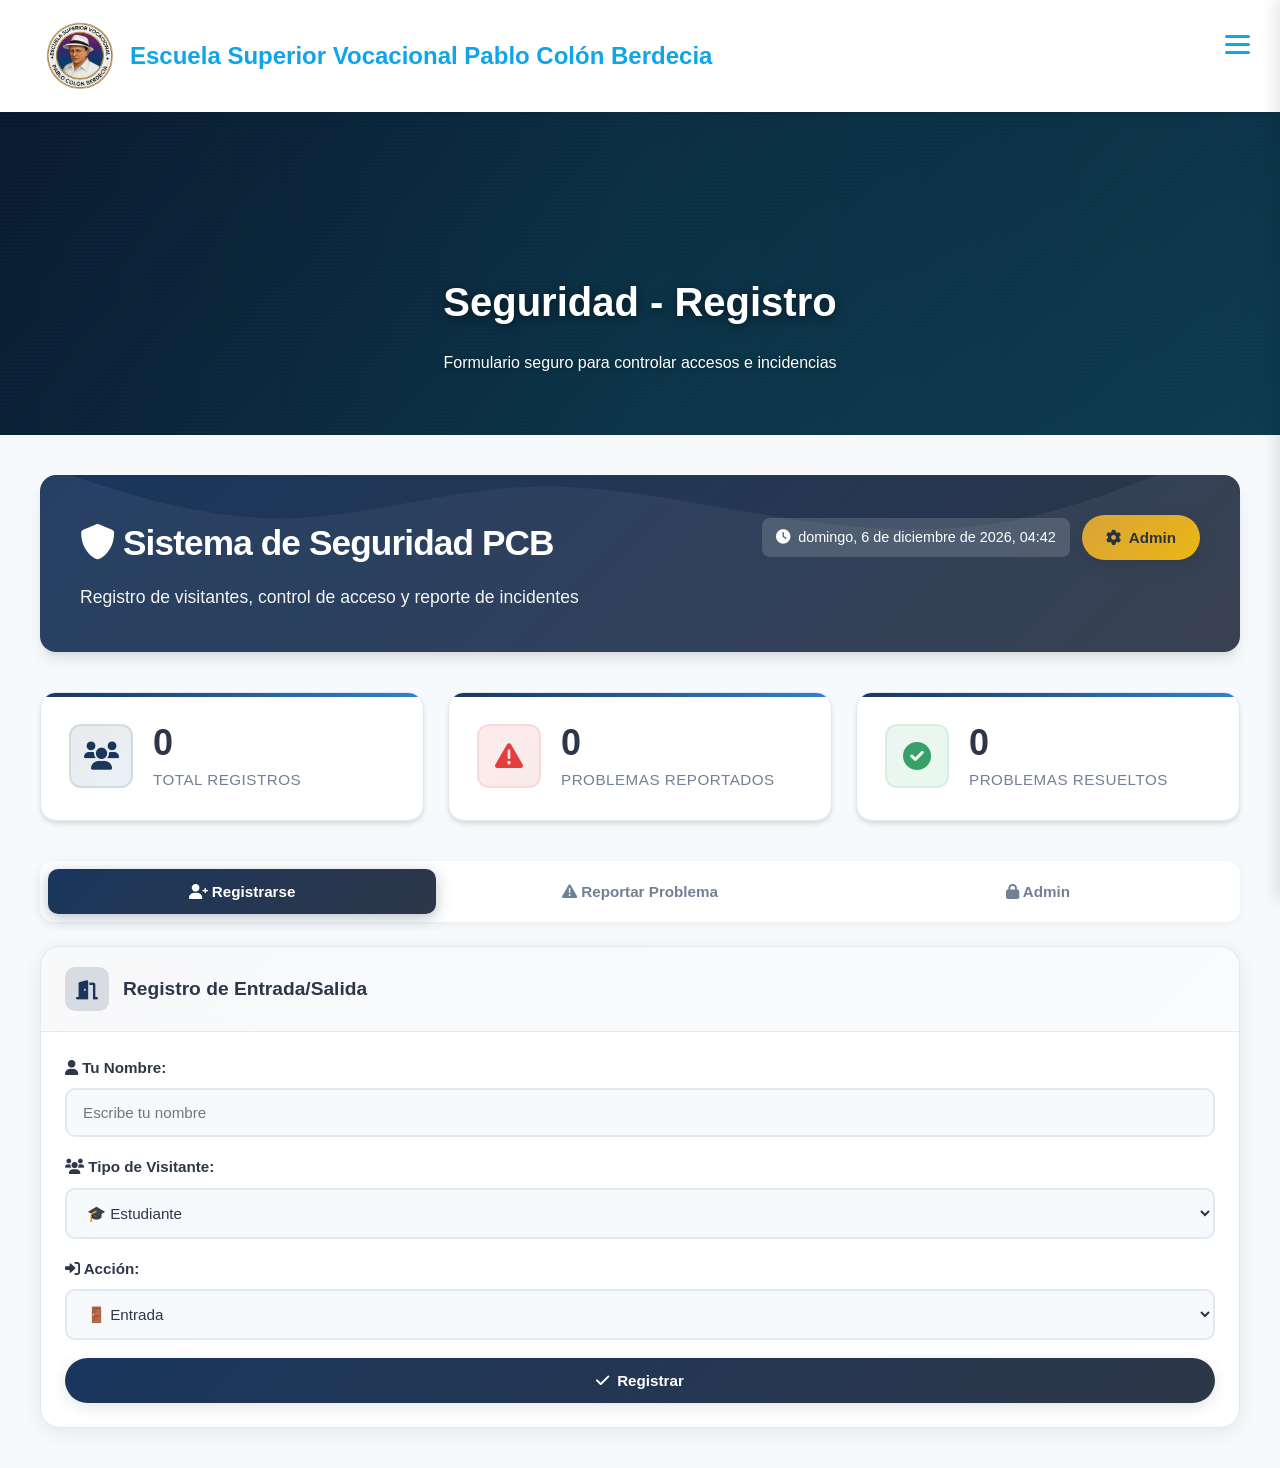
==== security/security.html @ 0a9b44b3 "Add files via upload" ====
<!DOCTYPE html>
<html lang="es">
<head>
  <meta charset="UTF-8">
  <meta name="viewport" content="width=device-width, initial-scale=1.0">
  <title>Seguridad - Registro | PCB</title>
  <link rel="stylesheet" href="jss/styles.css">
  <link rel="stylesheet" href="https://cdnjs.cloudflare.com/ajax/libs/font-awesome/6.0.0/css/all.min.css">
  <style>
    /* Professional Security Page Styles - Enhanced Professional Design */
    :root {
      --security-primary: #1a365d;
      --security-primary-light: #2d3748;
      --security-secondary: #4a5568;
      --security-accent: #3182ce;
      --security-success: #38a169;
      --security-warning: #d69e2e;
      --security-danger: #e53e3e;
      --security-bg: #f7fafc;
      --security-card: #ffffff;
      --security-text: #2d3748;
      --security-text-soft: #718096;
      --security-border: #e2e8f0;
      --security-shadow: 0 4px 6px -1px rgba(0, 0, 0, 0.1), 0 2px 4px -1px rgba(0, 0, 0, 0.06);
      --security-shadow-lg: 0 10px 15px -3px rgba(0, 0, 0, 0.1), 0 4px 6px -2px rgba(0, 0, 0, 0.05);
      --security-radius: 12px;
      --security-radius-lg: 16px;
    }

    body.dark-mode {
      --security-primary: #2d3748;
      --security-primary-light: #4a5568;
      --security-secondary: #718096;
      --security-accent: #63b3ed;
      --security-bg: #1a202c;
      --security-card: #2d3748;
      --security-text: #f7fafc;
      --security-text-soft: #a0aec0;
      --security-border: #4a5568;
      --security-shadow: 0 4px 6px -1px rgba(0, 0, 0, 0.3), 0 2px 4px -1px rgba(0, 0, 0, 0.2);
      --security-shadow-lg: 0 10px 15px -3px rgba(0, 0, 0, 0.3), 0 4px 6px -2px rgba(0, 0, 0, 0.2);
    }

    * {
      box-sizing: border-box;
    }

    body {
      font-family: 'Inter', -apple-system, BlinkMacSystemFont, 'Segoe UI', Roboto, sans-serif;
      line-height: 1.6;
      color: var(--security-text);
      background: var(--security-bg);
      margin: 0;
      padding: 0;
      -webkit-font-smoothing: antialiased;
      -moz-osx-font-smoothing: grayscale;
    }

    /* Page Header */
    .security-page-header {
      background: linear-gradient(135deg, var(--security-primary) 0%, var(--security-primary-light) 100%);
      padding: 40px;
      border-radius: var(--security-radius-lg);
      margin-bottom: 40px;
      color: white;
      box-shadow: var(--security-shadow-lg);
      position: relative;
      overflow: hidden;
    }

    .security-page-header::before {
      content: '';
      position: absolute;
      top: 0;
      left: 0;
      right: 0;
      bottom: 0;
      background: url('data:image/svg+xml,<svg xmlns="http://www.w3.org/2000/svg" viewBox="0 0 1440 320"><path fill="%23ffffff" fill-opacity="0.05" d="M0,96L48,112C96,128,192,160,288,160C384,160,480,128,576,122.7C672,117,768,139,864,154.7C960,171,1056,181,1152,165.3C1248,149,1344,107,1392,85.3L1440,64L1440,320L1392,320C1344,320,1248,320,1152,320C1056,320,960,320,864,320C768,320,672,320,576,320C480,320,384,320,288,320C192,320,96,320,48,320L0,320Z"></path></svg>') no-repeat bottom;
      background-size: cover;
      pointer-events: none;
    }

    .security-page-header h1 {
      margin: 0 0 12px 0;
      font-size: 2.2rem;
      font-weight: 800;
      position: relative;
      z-index: 1;
      letter-spacing: -0.025em;
    }

    .security-page-header p {
      margin: 0;
      opacity: 0.95;
      font-size: 1.1rem;
      position: relative;
      z-index: 1;
      font-weight: 400;
    }

    /* Dashboard Stats */
    .security-stats {
      display: grid;
      grid-template-columns: repeat(auto-fit, minmax(240px, 1fr));
      gap: 24px;
      margin-bottom: 40px;
    }

    .security-stat-card {
      background: var(--security-card);
      border-radius: var(--security-radius-lg);
      padding: 28px;
      display: flex;
      align-items: center;
      gap: 20px;
      box-shadow: var(--security-shadow);
      border: 1px solid var(--security-border);
      transition: all 0.3s cubic-bezier(0.4, 0, 0.2, 1);
      position: relative;
      overflow: hidden;
    }

    .security-stat-card::before {
      content: '';
      position: absolute;
      top: 0;
      left: 0;
      right: 0;
      height: 4px;
      background: linear-gradient(90deg, var(--security-primary), var(--security-accent));
    }

    .security-stat-card:hover {
      transform: translateY(-6px);
      box-shadow: var(--security-shadow-lg);
      border-color: var(--security-primary-light);
    }

    .security-stat-icon {
      width: 64px;
      height: 64px;
      border-radius: var(--security-radius);
      display: flex;
      align-items: center;
      justify-content: center;
      font-size: 1.75rem;
      flex-shrink: 0;
    }

    .security-stat-icon.entries {
      background: linear-gradient(135deg, rgba(26, 54, 93, 0.1), rgba(45, 116, 148, 0.1));
      color: var(--security-primary);
      border: 2px solid rgba(26, 54, 93, 0.1);
    }

    .security-stat-icon.problems {
      background: linear-gradient(135deg, rgba(229, 62, 62, 0.1), rgba(197, 48, 48, 0.1));
      color: var(--security-danger);
      border: 2px solid rgba(229, 62, 62, 0.1);
    }

    .security-stat-icon.solved {
      background: linear-gradient(135deg, rgba(56, 161, 105, 0.1), rgba(34, 197, 94, 0.1));
      color: var(--security-success);
      border: 2px solid rgba(56, 161, 105, 0.1);
    }

    .security-stat-info h4 {
      margin: 0 0 4px 0;
      font-size: 2.25rem;
      font-weight: 800;
      color: var(--security-text);
      line-height: 1.2;
    }

    .security-stat-info p {
      margin: 0;
      font-size: 0.95rem;
      color: var(--security-text-soft);
      font-weight: 500;
      text-transform: uppercase;
      letter-spacing: 0.5px;
    }

    /* Security Cards */
    .security-card {
      background: var(--security-card);
      border-radius: 20px;
      border: 1px solid var(--security-border);
      box-shadow: 0 4px 20px rgba(0, 0, 0, 0.08);
      overflow: hidden;
      transition: transform 0.3s ease, box-shadow 0.3s ease;
    }

    .security-card:hover {
      transform: translateY(-3px);
      box-shadow: 0 8px 30px rgba(0, 0, 0, 0.12);
    }

    .security-card-header {
      padding: 20px 24px;
      border-bottom: 1px solid var(--security-border);
      display: flex;
      align-items: center;
      gap: 14px;
      background: linear-gradient(135deg, rgba(29, 53, 87, 0.03) 0%, rgba(69, 123, 157, 0.03) 100%);
    }

    .security-card-header h3 {
      margin: 0;
      font-size: 1.2rem;
      font-weight: 700;
      color: var(--security-text);
    }

    .security-card-header .header-icon {
      width: 44px;
      height: 44px;
      border-radius: 10px;
      display: flex;
      align-items: center;
      justify-content: center;
      font-size: 1.2rem;
    }

    .security-card.visitor-card .header-icon {
      background: rgba(29, 53, 87, 0.15);
      color: var(--security-primary);
    }

    .security-card.problem-card .header-icon {
      background: rgba(239, 68, 68, 0.15);
      color: var(--security-danger);
    }

    .security-card.admin-card .header-icon {
      background: rgba(250, 204, 21, 0.15);
      color: var(--security-warning);
    }

    .security-card-body {
      padding: 24px;
    }

    /* Form Styles */
    .security-form .form-group {
      margin-bottom: 18px;
    }

    .security-form label {
      display: block;
      font-weight: 600;
      color: var(--security-text);
      margin-bottom: 8px;
      font-size: 0.95rem;
    }

    .security-form input,
    .security-form select,
    .security-form textarea {
      width: 100%;
      padding: 14px 16px;
      border: 2px solid var(--security-border);
      border-radius: 10px;
      font-size: 0.95rem;
      background: var(--security-bg);
      color: var(--security-text);
      transition: border-color 0.3s, box-shadow 0.3s;
    }

    .security-form input:focus,
    .security-form select:focus,
    .security-form textarea:focus {
      outline: none;
      border-color: var(--security-primary);
      box-shadow: 0 0 0 4px rgba(29, 53, 87, 0.1);
    }

    body.dark-mode .security-form input,
    body.dark-mode .security-form select,
    body.dark-mode .security-form textarea {
      background: rgba(0, 0, 0, 0.2);
    }

    .security-form textarea {
      min-height: 120px;
      resize: vertical;
    }

    /* Buttons */
    .security-btn {
      display: inline-flex;
      align-items: center;
      justify-content: center;
      gap: 8px;
      padding: 14px 24px;
      border: none;
      border-radius: 50px;
      font-size: 0.95rem;
      font-weight: 600;
      cursor: pointer;
      transition: all 0.3s ease;
      box-shadow: 0 4px 15px rgba(0, 0, 0, 0.1);
    }

    .security-btn-primary {
      background: linear-gradient(135deg, var(--security-primary) 0%, var(--security-primary-light) 100%);
      color: white;
    }

    .security-btn-primary:hover {
      transform: translateY(-2px);
      box-shadow: 0 6px 20px rgba(29, 53, 87, 0.3);
    }

    .security-btn-success {
      background: var(--security-success);
      color: white;
    }

    .security-btn-success:hover {
      background: #16a34a;
      transform: translateY(-2px);
    }

    .security-btn-danger {
      background: linear-gradient(135deg, var(--security-danger) 0%, #dc2626 100%);
      color: white;
    }

    .security-btn-danger:hover {
      transform: translateY(-2px);
      box-shadow: 0 6px 20px rgba(239, 68, 68, 0.3);
    }

    .security-btn-warning {
      background: linear-gradient(135deg, var(--security-warning) 0%, #eab308 100%);
      color: #1f2937;
    }

    .security-btn-warning:hover {
      transform: translateY(-2px);
      box-shadow: 0 6px 20px rgba(250, 204, 21, 0.3);
    }

    .security-btn-block {
      width: 100%;
    }

    /* Tables */
    .security-table {
      width: 100%;
      border-collapse: collapse;
      margin-top: 16px;
    }

    .security-table th {
      background: linear-gradient(135deg, var(--security-primary) 0%, var(--security-primary-light) 100%);
      color: white;
      padding: 14px 16px;
      text-align: left;
      font-weight: 600;
      font-size: 0.9rem;
    }

    .security-table th:first-child {
      border-radius: 10px 0 0 0;
    }

    .security-table th:last-child {
      border-radius: 0 10px 0 0;
    }

    .security-table td {
      padding: 14px 16px;
      border-bottom: 1px solid var(--security-border);
      color: var(--security-text);
      font-size: 0.9rem;
    }

    .security-table tr:hover {
      background: rgba(29, 53, 87, 0.03);
    }

    body.dark-mode .security-table tr:hover {
      background: rgba(255, 255, 255, 0.03);
    }

    /* Action Buttons in Table */
    .action-btn {
      padding: 8px 12px;
      border: none;
      border-radius: 8px;
      cursor: pointer;
      font-size: 0.85rem;
      transition: all 0.2s;
      display: inline-flex;
      align-items: center;
      gap: 4px;
    }

    .action-btn.delete {
      background: rgba(239, 68, 68, 0.15);
      color: var(--security-danger);
    }

    .action-btn.delete:hover {
      background: var(--security-danger);
      color: white;
    }

    .action-btn.solve {
      background: rgba(34, 197, 94, 0.15);
      color: var(--security-success);
    }

    .action-btn.solve:hover {
      background: var(--security-success);
      color: white;
    }

    .action-btn.view {
      background: rgba(69, 123, 157, 0.15);
      color: var(--security-primary-light);
    }

    .action-btn.view:hover {
      background: var(--security-primary-light);
      color: white;
    }

    /* Status Badges */
    .status-badge {
      display: inline-flex;
      align-items: center;
      gap: 6px;
      padding: 6px 12px;
      border-radius: 20px;
      font-size: 0.8rem;
      font-weight: 600;
    }

    .status-badge.pending {
      background: rgba(239, 68, 68, 0.15);
      color: var(--security-danger);
    }

    .status-badge.solved {
      background: rgba(34, 197, 94, 0.15);
      color: var(--security-success);
    }

    /* Tabs */
    .security-tabs {
      display: flex;
      gap: 10px;
      margin-bottom: 24px;
      background: var(--security-card);
      padding: 8px;
      border-radius: 14px;
      box-shadow: 0 2px 10px rgba(0, 0, 0, 0.05);
    }

    .security-tab {
      flex: 1;
      padding: 14px 20px;
      text-align: center;
      background: transparent;
      border: none;
      border-radius: 10px;
      color: var(--security-text-soft);
      font-size: 0.95rem;
      font-weight: 600;
      cursor: pointer;
      transition: all 0.3s ease;
    }

    .security-tab:hover {
      color: var(--security-text);
      background: rgba(29, 53, 87, 0.05);
    }

    .security-tab.active {
      background: linear-gradient(135deg, var(--security-primary) 0%, var(--security-primary-light) 100%);
      color: white;
      box-shadow: 0 4px 15px rgba(29, 53, 87, 0.3);
    }

    /* Admin Panel */
    .admin-panel {
      background: linear-gradient(135deg, #fffbeb 0%, #fef3c7 100%);
      border-radius: 16px;
      border: 2px solid var(--security-warning);
      padding: 24px;
      margin-bottom: 30px;
    }

    body.dark-mode .admin-panel {
      background: linear-gradient(135deg, #422006 0%, #713f12 100%);
    }

    .admin-panel-header {
      display: flex;
      justify-content: space-between;
      align-items: center;
      margin-bottom: 20px;
    }

    .admin-panel-header h3 {
      margin: 0;
      color: #92400e;
      display: flex;
      align-items: center;
      gap: 10px;
    }

    body.dark-mode .admin-panel-header h3 {
      color: #fbbf24;
    }

    /* Ensure admin panel elements are always visible and clickable */
    .admin-panel {
      position: relative;
      z-index: 50;
    }

    .admin-panel .security-btn-danger {
      position: relative !important;
      z-index: 100 !important;
      pointer-events: auto !important;
    }

    /* Success Message */
    .success-message {
      padding: 16px 20px;
      background: rgba(34, 197, 94, 0.15);
      border: 1px solid rgba(34, 197, 94, 0.3);
      border-radius: 10px;
      color: var(--security-success);
      font-weight: 600;
      text-align: center;
      margin-top: 16px;
      animation: fadeInUp 0.3s ease;
    }

    /* Empty State */
    .empty-state {
      text-align: center;
      padding: 40px 20px;
      color: var(--security-text-soft);
    }

    .empty-state i {
      font-size: 3rem;
      margin-bottom: 16px;
      opacity: 0.5;
    }

    /* Grid Layout */
    .security-dashboard {
      display: grid;
      grid-template-columns: repeat(auto-fit, minmax(350px, 1fr));
      gap: 24px;
    }

    /* Responsive */
    @media (max-width: 768px) {
      .security-dashboard {
        grid-template-columns: 1fr;
      }

      .security-tabs {
        flex-direction: column;
      }

      .security-stats {
        grid-template-columns: 1fr 1fr;
      }

      .security-page-header h1 {
        font-size: 1.4rem;
      }
    }

    /* Animations */
    @keyframes fadeInUp {
      from {
        opacity: 0;
        transform: translateY(10px);
      }
      to {
        opacity: 1;
        transform: translateY(0);
      }
    }

    .hidden {
      display: none !important;
    }

    /* Photo Preview */
    #photoPreview {
      margin-top: 12px;
    }

    #photoPreview img {
      max-width: 200px;
      max-height: 150px;
      border-radius: 10px;
      box-shadow: 0 4px 12px rgba(0, 0, 0, 0.1);
    }

    #photoPreview button {
      margin-left: 10px;
      padding: 8px 12px;
    }

    /* Thumbnail in admin problems table */
    .problem-thumb {
      width: 40px;
      height: 40px;
      object-fit: cover;
      border-radius: 4px;
      cursor: pointer;
    }

    /* Login Form */
    .login-container {
      max-width: 400px;
      margin: 0 auto;
      padding: 30px;
      background: var(--security-card);
      border-radius: 16px;
      box-shadow: 0 4px 20px rgba(0, 0, 0, 0.08);
    }

    /* Current Time */
    .current-time {
      display: inline-flex;
      align-items: center;
      gap: 8px;
      padding: 8px 14px;
      background: rgba(255, 255, 255, 0.15);
      border-radius: 8px;
      font-size: 0.9rem;
    }

    /* Filter Section */
    .filter-buttons {
      display: flex;
      gap: 10px;
      margin-bottom: 20px;
      flex-wrap: wrap;
    }

    /* Modal Styles */
    .modal {
      display: none;
      position: fixed;
      z-index: 1000;
      left: 0;
      top: 0;
      width: 100%;
      height: 100%;
      background-color: rgba(0, 0, 0, 0.8);
      cursor: pointer;
    }

    .modal-content {
      margin: 10% auto;
      padding: 20px;
      width: 80%;
      max-width: 600px;
      cursor: default;
    }

    .close {
      color: #aaa;
      float: right;
      font-size: 28px;
      font-weight: bold;
      cursor: pointer;
    }

    .close:hover {
      color: white;
    }

    /* Mostrar hamburger en todos los tamaños */
    .hamburger {
      display: flex !important;
      flex-direction: column;
      cursor: pointer;
      gap: 5px;
      padding: 10px;
      margin-left: auto;
    }

    .hamburger span {
      width: 25px;
      height: 3px;
      background: var(--primary-color);
      transition: 0.3s;
      border-radius: 2px;
    }

    .hamburger:hover span {
      background: var(--secondary-color);
    }
  </style>
</head>
<body>
  <!-- Popup de selección de tema -->
  <div id="themePopup" class="theme-popup">
    <div class="theme-popup-content">
      <h2 data-translate="🎨 Selecciona tu tema preferido">🎨 Selecciona tu tema preferido</h2>
      <p data-translate="Elige cómo quieres ver el sitio web">Elige cómo quieres ver el sitio web</p>
      <div class="theme-buttons">
        <button class="theme-btn theme-btn-light" id="btnLightMode" data-translate="☀️ Modo Claro">
          ☀️ Modo Claro
        </button>
        <button class="theme-btn theme-btn-dark" id="btnDarkMode" data-translate="🌙 Modo Oscuro">
          🌙 Modo Oscuro
        </button>
      </div>
    </div>
  </div>

  <script>
    // Script inline para modo claro/oscuro
    (function () {
      function hidePopup() {
        document.getElementById('themePopup').classList.add('hidden');
      }

      function setLightMode() {
        document.body.classList.remove('dark-mode');
        localStorage.setItem('theme', 'light');
        hidePopup();
      }

      function setDarkMode() {
        document.body.classList.add('dark-mode');
        localStorage.setItem('theme', 'dark');
        hidePopup();
      }

      function checkTheme() {
        const savedTheme = localStorage.getItem('theme');
        if (savedTheme === 'dark') {
          document.body.classList.add('dark-mode');
          hidePopup();
        } else if (savedTheme === 'light') {
          hidePopup();
        }
      }

      // Ejecutar inmediatamente
      checkTheme();

      document.addEventListener('DOMContentLoaded', function () {
        const btnLight = document.getElementById('btnLightMode');
        const btnDark = document.getElementById('btnDarkMode');

        if (btnLight) {
          btnLight.addEventListener('click', setLightMode);
        }
        if (btnDark) {
          btnDark.addEventListener('click', setDarkMode);
        }
      });
    })();
  </script>

<header>
    <div class="container navbar">
      <div class="logo">
        <img src="LOGO6.png" alt="Logo Escuela" class="logo-image">
        <div class="logo-text">
          <span class="logo-title" data-translate="Escuela Superior Vocacional">Escuela Superior Vocacional</span>
          <span class="logo-subtitle">Pablo Colón Berdecia</span>
        </div>
      </div>
      <!-- Hamburger Menu Button -->
      <div class="hamburger" id="hamburgerBtn" style="display: flex !important; flex-direction: column; cursor: pointer; gap: 5px; padding: 10px; position: absolute; right: 20px; top: 25px;">
        <span style="width: 25px; height: 3px; background: #0ea5e9; transition: 0.3s; border-radius: 2px;"></span>
        <span style="width: 25px; height: 3px; background: #0ea5e9; transition: 0.3s; border-radius: 2px;"></span>
        <span style="width: 25px; height: 3px; background: #0ea5e9; transition: 0.3s; border-radius: 2px;"></span>
      </div>
      <ul class="nav-menu"></ul>
    </div>
  </header>

  <section class="hero">
    <div class="hero-content">
      <h1>Seguridad - Registro</h1>
      <p data-translate="Formulario seguro para controlar accesos e incidencias">Formulario seguro para controlar accesos e incidencias</p>
    </div>
  </section>

  <!-- Sidebar Menu -->
  <div class="sidebar-overlay" id="sidebarOverlay"></div>
  <div class="sidebar-menu" id="sidebarMenu">
    <div class="sidebar-header">
      <h3 data-translate="⚙️ Configuración">⚙️ Configuración</h3>
    </div>
    <div class="sidebar-content">
      <!-- Theme Toggle -->
      <div class="sidebar-option" id="themeToggle">
        <span data-translate="🎨 Cambiar Tema">🎨 Cambiar Tema</span>
      </div>
      <div class="theme-options" id="themeOptions">
        <div class="theme-option" id="selectLightTheme">
          <span data-translate="☀️ Modo Claro">☀️ Modo Claro</span>
        </div>
        <div class="theme-option" id="selectDarkTheme">
          <span data-translate="🌙 Modo Oscuro">🌙 Modo Oscuro</span>
        </div>
      </div>

      <!-- Language Toggle -->
      <div class="sidebar-option" id="languageToggle">
        <span data-translate="🌐 Cambiar Idioma">🌐 Cambiar Idioma</span>
      </div>
      <div class="language-options" id="languageOptions">
        <div class="language-option" id="selectSpanish">
          <span>🇵🇷 Español</span>
        </div>
        <div class="language-option" id="selectEnglish">
          <span>🇺🇸 English</span>
        </div>
      </div>
    </div>
  </div>

  <script>
    // Hamburger menu functionality
    (function () {
      const hamburgerBtn = document.getElementById('hamburgerBtn');
      const sidebarMenu = document.getElementById('sidebarMenu');
      const sidebarOverlay = document.getElementById('sidebarOverlay');
      const themeToggle = document.getElementById('themeToggle');
      const themeOptions = document.getElementById('themeOptions');
      const languageToggle = document.getElementById('languageToggle');
      const languageOptions = document.getElementById('languageOptions');
      const selectLightTheme = document.getElementById('selectLightTheme');
      const selectDarkTheme = document.getElementById('selectDarkTheme');
      const selectSpanish = document.getElementById('selectSpanish');
      const selectEnglish = document.getElementById('selectEnglish');

      function openSidebarMenu() {
        sidebarMenu.classList.add('active');
        sidebarOverlay.classList.add('active');
      }

      function closeSidebarMenu() {
        sidebarMenu.classList.remove('active');
        sidebarOverlay.classList.remove('active');
        themeOptions.classList.remove('active');
        languageOptions.classList.remove('active');
      }

      if (hamburgerBtn) {
        hamburgerBtn.addEventListener('click', openSidebarMenu);
      }

      if (sidebarOverlay) {
        sidebarOverlay.addEventListener('click', closeSidebarMenu);
      }

      // Theme toggle
      if (themeToggle) {
        themeToggle.addEventListener('click', function () {
          themeOptions.classList.toggle('active');
          languageOptions.classList.remove('active');
        });
      }

      // Language toggle
      if (languageToggle) {
        languageToggle.addEventListener('click', function () {
          languageOptions.classList.toggle('active');
          themeOptions.classList.remove('active');
        });
      }

      // Select Light Theme
      if (selectLightTheme) {
        selectLightTheme.addEventListener('click', function () {
          document.body.classList.remove('dark-mode');
          localStorage.setItem('theme', 'light');
          closeSidebarMenu();
        });
      }

      // Select Dark Theme
      if (selectDarkTheme) {
        selectDarkTheme.addEventListener('click', function () {
          document.body.classList.add('dark-mode');
          localStorage.setItem('theme', 'dark');
          closeSidebarMenu();
        });
      }

      // Seleccionar idioma español - revert to original untranslated
      if (selectSpanish) {
        selectSpanish.addEventListener('click', function () {
          localStorage.setItem('language', 'original');
          revertToOriginal();
          closeSidebarMenu();
        });
      }

      // Seleccionar idioma inglés
      if (selectEnglish) {
        selectEnglish.addEventListener('click', function () {
          localStorage.setItem('language', 'en');
          translatePage('en');
          updateDateTime(); // Update date to English
          closeSidebarMenu();
        });
      }
    })();
    
    // Revert to original untranslated version
    function revertToOriginal() {
      localStorage.setItem('language', 'original');
      // Reload the page to restore original content
      window.location.reload();
    }
    
    // Translation system
    const translations = {
      es: {
        // Header
        'Seguridad - Registro': 'Seguridad - Registro',
        'Sistema de Seguridad PCB': 'Sistema de Seguridad PCB',
        'Registro de visitantes, control de acceso y reporte de incidentes': 'Registro de visitantes, control de acceso y reporte de incidentes',
        'Formulario seguro para controlar accesos e incidencias': 'Formulario seguro para controlar accesos e incidencias',
        
        // Stats
        'Total Registros': 'Total Registros',
        'Problemas Reportados': 'Problemas Reportados',
        'Problemas Resueltos': 'Problemas Resueltos',
        
        // Tabs
        'Registrarse': 'Registrarse',
        'Reportar Problema': 'Reportar Problema',
        'Admin': 'Admin',
        
        // Registration Form
        'Registro de Entrada/Salida': 'Registro de Entrada/Salida',
        'Tu Nombre:': 'Tu Nombre:',
        'Escribe tu nombre': 'Escribe tu nombre',
        'Tipo de Visitante:': 'Tipo de Visitante:',
        'Estudiante': 'Estudiante',
        'Padre/Madre': 'Padre/Madre',
        'Invitado': 'Invitado',
        'Proveedor': 'Proveedor',
        'Trabajador': 'Trabajador',
        'Acción:': 'Acción:',
        'Entrada': 'Entrada',
        'Salida': 'Salida',
        'Registrar': 'Registrar',
        
        // Problem Form
        'Reportar un Problema': 'Reportar un Problema',
        '¿Viste algo sospechoso o tienes una emergencia? Repórtalo aquí de manera confidencial.': '¿Viste algo sospechoso o tienes una emergencia? Repórtalo aquí de manera confidencial.',
        'Tipo de Problema:': 'Tipo de Problema:',
        'Problema de Seguridad': 'Problema de Seguridad',
        'Emergencia Médica': 'Emergencia Médica',
        'Problema de Instalaciones': 'Problema de Instalaciones',
        'Problema de Conducta': 'Problema de Conducta',
        'Otro': 'Otro',
        'Lugar (donde ocurrió):': 'Lugar (donde ocurrió):',
        'Ej: Entrada principal, Patio, etc.': 'Ej: Entrada principal, Patio, etc.',
        'Descripción del Problema:': 'Descripción del Problema:',
        'Describe lo que pasó...': 'Describe lo que pasó...',
        'Foto (opcional):': 'Foto (opcional):',
        'Tu Nombre:': 'Tu Nombre:',
        'Tu nombre': 'Tu nombre',
        'Enviar Reporte': 'Enviar Reporte',
        
        // Admin
        'Acceso de Administrador': 'Acceso de Administrador',
        'Contraseña:': 'Contraseña:',
        'Ingresa la contraseña': 'Ingresa la contraseña',
        'Iniciar Sesión': 'Iniciar Sesión',
        'Panel de Administración': 'Panel de Administración',
        'Cerrar': 'Cerrar',
        'Registros': 'Registros',
        'Problemas': 'Problemas',
        'Exportar CSV': 'Exportar CSV',
        'Borrar Todo': 'Borrar Todo',
        'Borrar Todos': 'Borrar Todos',
        'Eliminar': 'Eliminar',
        'Resolver': 'Resolver',
        'Ver': 'Ver',
        
        // Table headers
        'Nombre': 'Nombre',
        'Tipo': 'Tipo',
        'Acción': 'Acción',
        'Hora': 'Hora',
        'Acciones': 'Acciones',
        'Lugar': 'Lugar',
        'Descripción': 'Descripción',
        'Reportero': 'Reportero',
        'Fecha': 'Fecha',
        'Estado': 'Estado',
        'Foto': 'Foto',
        'Anónimo': 'Anónimo',
        'Pendiente': 'Pendiente',
        'Resuelto': 'Resuelto',
        
        // Sidebar
        '⚙️ Configuración': '⚙️ Configuración',
        '🎨 Cambiar Tema': '🎨 Cambiar Tema',
        '☀️ Modo Claro': '☀️ Modo Claro',
        '🌙 Modo Oscuro': '🌙 Modo Oscuro',
        '🌐 Cambiar Idioma': '🌐 Cambiar Idioma',
        '🇵🇷 Español': '🇵🇷 Español',
        '🇺🇸 English': '🇺🇸 English',
        
        // Admin panel header
        'Admin': 'Admin',
        
        // Empty states
        'No hay registros': 'No hay registros',
        'No hay problemas reportados': 'No hay problemas reportados',
        
        // Messages
        'Registro completado exitosamente': 'Registro completado exitosamente',
        'Reporte enviado exitosamente': 'Reporte enviado exitosamente',
        'Contraseña incorrecta': 'Contraseña incorrecta',
        'Sesión activa como administrador': 'Sesión activa como administrador',
        'Ir al Panel de Admin': 'Ir al Panel de Admin',
        
        // Confirmations
        '¿Estás seguro de eliminar este registro?': '¿Estás seguro de eliminar este registro?',
        '¿Estás seguro de eliminar este reporte?': '¿Estás seguro de eliminar este reporte?',
        '¿Estás seguro de eliminar TODOS los registros? Esta acción no se puede deshacer.': '¿Estás seguro de eliminar TODOS los registros? Esta acción no se puede deshacer.',
        '¿Estás seguro de eliminar TODOS los problemas reportados? Esta acción no se puede deshacer.': '¿Estás seguro de eliminar TODOS los problemas reportados? Esta acción no se puede deshacer.',
        
        // Export
        'No hay registros para exportar': 'No hay registros para exportar',
        'No hay problemas para exportar': 'No hay problemas para exportar',
        
        // Placeholders
        'Por favor ingresa tu nombre': 'Por favor ingresa tu nombre'
      },
      en: {
        // Header
        'Seguridad - Registro': 'Security - Registration',
        'Sistema de Seguridad PCB': 'PCB Security System',
        'Registro de visitantes, control de acceso y reporte de incidentes': 'Visitor registration, access control and incident reporting',
        'Formulario seguro para controlar accesos e incidencias': 'Safe form to control access and incidents',
        
        // Stats
        'Total Registros': 'Total Registrations',
        'Problemas Reportados': 'Problems Reported',
        'Problemas Resueltos': 'Problems Solved',
        
        // Tabs
        'Registrarse': 'Register',
        'Reportar Problema': 'Report Problem',
        'Admin': 'Admin',
        
        // Registration Form
        'Registro de Entrada/Salida': 'Entry/Exit Registration',
        'Tu Nombre:': 'Your Name:',
        'Escribe tu nombre': 'Write your name',
        'Tipo de Visitante:': 'Visitor Type:',
        'Estudiante': 'Student',
        'Padre/Madre': 'Parent',
        'Invitado': 'Guest',
        'Proveedor': 'Supplier',
        'Trabajador': 'Worker',
        'Acción:': 'Action:',
        'Entrada': 'Entry',
        'Salida': 'Exit',
        'Registrar': 'Register',
        
        // Problem Form
        'Reportar un Problema': 'Report a Problem',
        '¿Viste algo sospechoso o tienes una emergencia? Repórtalo aquí de manera confidencial.': 'Did you see something suspicious or have an emergency? Report it here confidentially.',
        'Tipo de Problema:': 'Problem Type:',
        'Problema de Seguridad': 'Security Problem',
        'Emergencia Médica': 'Medical Emergency',
        'Problema de Instalaciones': 'Facilities Problem',
        'Problema de Conducta': 'Conduct Problem',
        'Otro': 'Other',
        'Lugar (donde ocurrió):': 'Location (where it happened):',
        'Ej: Entrada principal, Patio, etc.': 'Ex: Main entrance, Playground, etc.',
        'Descripción del Problema:': 'Problem Description:',
        'Describe lo que pasó...': 'Describe what happened...',
        'Foto (opcional):': 'Photo (optional):',
        'Tu Nombre:': 'Your Name:',
        'Tu nombre': 'Your name',
        'Enviar Reporte': 'Send Report',
        
        // Admin
        'Acceso de Administrador': 'Administrator Access',
        'Contraseña:': 'Password:',
        'Ingresa la contraseña': 'Enter the password',
        'Iniciar Sesión': 'Log In',
        'Panel de Administración': 'Administration Panel',
        'Cerrar': 'Close',
        'Registros': 'Records',
        'Problemas': 'Problems',
        'Exportar CSV': 'Export CSV',
        'Borrar Todo': 'Delete All',
        'Borrar Todos': 'Delete All',
        'Eliminar': 'Delete',
        'Resolver': 'Solve',
        'Ver': 'View',
        
        // Table headers
        'Nombre': 'Name',
        'Tipo': 'Type',
        'Acción': 'Action',
        'Hora': 'Time',
        'Acciones': 'Actions',
        'Lugar': 'Location',
        'Descripción': 'Description',
        'Reportero': 'Reporter',
        'Fecha': 'Date',
        'Estado': 'Status',
        'Foto': 'Photo',
        'Anónimo': 'Anonymous',
        'Pendiente': 'Pending',
        'Resuelto': 'Solved',
        
        // Sidebar
        '⚙️ Configuración': '⚙️ Settings',
        '🎨 Cambiar Tema': '🎨 Change Theme',
        '☀️ Modo Claro': '☀️ Light Mode',
        '🌙 Modo Oscuro': '🌙 Dark Mode',
        '🌐 Cambiar Idioma': '🌐 Change Language',
        '🇵🇷 Español': '🇵🇷 Spanish',
        '🇺🇸 English': '🇺🇸 English',
        
        // Admin panel header
        'Admin': 'Admin',
        
        // Empty states
        'No hay registros': 'No records',
        'No hay problemas reportados': 'No problems reported',
        
        // Messages
        'Registro completado exitosamente': 'Registration completed successfully',
        'Reporte enviado exitosamente': 'Report sent successfully',
        'Contraseña incorrecta': 'Incorrect password',
        'Sesión activa como administrador': 'Active session as administrator',
        'Ir al Panel de Admin': 'Go to Admin Panel',
        
        // Confirmations
        '¿Estás seguro de eliminar este registro?': 'Are you sure you want to delete this record?',
        '¿Estás seguro de eliminar este reporte?': 'Are you sure you want to delete this report?',
        '¿Estás seguro de eliminar TODOS los registros? Esta acción no se puede deshacer.': 'Are you sure you want to delete ALL records? This action cannot be undone.',
        '¿Estás seguro de eliminar TODOS los problemas reportados? Esta acción no se puede deshacer.': 'Are you sure you want to delete ALL reported problems? This action cannot be undone.',
        
        // Export
        'No hay registros para exportar': 'No records to export',
        'No hay problemas para exportar': 'No problems to export',
        
        // Placeholders
        'Por favor ingresa tu nombre': 'Please enter your name'
      }
    };
    
    // Translation function - simplified and unified
    function translatePage(lang) {
      // Save language to localStorage
      localStorage.setItem('language', lang);
      
      // Get the translations for the current language
      const t = translations[lang];
      if (!t) return;
      
      // Update document lang attribute
      document.documentElement.lang = lang;
      
      // Translate elements with data-translate attribute
      document.querySelectorAll('[data-translate]').forEach(el => {
        const key = el.getAttribute('data-translate');
        if (t[key]) {
          el.textContent = t[key];
        }
      });
      
      // Translate input placeholders
      document.querySelectorAll('input[placeholder]').forEach(el => {
        const key = el.getAttribute('placeholder');
        if (t[key]) {
          el.setAttribute('placeholder', t[key]);
        }
      });
      
      // Translate select options
      document.querySelectorAll('select').forEach(select => {
        select.querySelectorAll('option').forEach(option => {
          const key = option.textContent.trim();
          if (t[key]) {
            option.textContent = t[key];
          }
        });
      });
      
      // Translate button text - preserve icons and other child elements
      document.querySelectorAll('button').forEach(btn => {
        // Skip buttons with data-translate attribute (handled above)
        if (btn.hasAttribute('data-translate')) return;
        
        // Get the text node content only (not icons)
        const textContent = btn.textContent.trim();
        if (t[textContent]) {
          // Preserve all child elements (icons) and replace only the text
          const iconElements = btn.querySelectorAll('i');
          btn.textContent = t[textContent];
          // Re-append icon elements at the beginning
          iconElements.forEach(icon => {
            btn.insertBefore(icon, btn.firstChild);
          });
        }
      });
      
      // Translate labels
      document.querySelectorAll('label').forEach(label => {
        const key = label.textContent.trim();
        if (t[key]) {
          label.textContent = t[key];
        }
      });
      
      // Translate table headers
      document.querySelectorAll('th').forEach(th => {
        const key = th.textContent.trim();
        if (t[key]) {
          th.textContent = t[key];
        }
      });
      
      // Translate h1, h2, h3 elements
      document.querySelectorAll('h1, h2, h3').forEach(heading => {
        const key = heading.textContent.trim();
        if (t[key]) {
          heading.textContent = t[key];
        }
      });
      
      // Translate paragraph and span elements
      document.querySelectorAll('p, span').forEach(el => {
        const key = el.textContent.trim();
        if (t[key] && !el.hasAttribute('data-translate')) {
          el.textContent = t[key];
        }
      });
    }
    
    // Check saved language on load
    (function() {
      const savedLang = localStorage.getItem('language');
      if (savedLang) {
        translatePage(savedLang);
      }
    })();
  </script>

  <div class="container" style="padding: 40px 0;">
    <!-- Professional Header -->
    <div class="security-page-header">
      <div style="display: flex; justify-content: space-between; align-items: flex-start; flex-wrap: wrap; gap: 16px;">
        <div>
          <h1><i class="fas fa-shield-alt"></i> Sistema de Seguridad PCB</h1>
          <p>Registro de visitantes, control de acceso y reporte de incidentes</p>
        </div>
        <div style="display: flex; gap: 12px; align-items: center;">
          <div class="current-time">
            <i class="fas fa-clock"></i>
            <span id="currentDateTime"></span>
          </div>
          <button id="adminToggleBtn" class="security-btn security-btn-warning" onclick="toggleAdminMode()">
            <i class="fas fa-cog"></i> Admin
          </button>
        </div>
      </div>
    </div>

    <!-- Statistics Dashboard -->
    <div class="security-stats">
      <div class="security-stat-card">
        <div class="security-stat-icon entries">
          <i class="fas fa-users"></i>
        </div>
        <div class="security-stat-info">
          <h4 id="statTotalEntries">0</h4>
          <p>Total Registros</p>
        </div>
      </div>
      <div class="security-stat-card">
        <div class="security-stat-icon problems">
          <i class="fas fa-exclamation-triangle"></i>
        </div>
        <div class="security-stat-info">
          <h4 id="statTotalProblems">0</h4>
          <p>Problemas Reportados</p>
        </div>
      </div>
      <div class="security-stat-card">
        <div class="security-stat-icon solved">
          <i class="fas fa-check-circle"></i>
        </div>
        <div class="security-stat-info">
          <h4 id="statSolvedProblems">0</h4>
          <p>Problemas Resueltos</p>
        </div>
      </div>
    </div>

    <!-- Admin Panel -->
    <div id="adminPanel" class="admin-panel hidden">
      <div class="admin-panel-header">
        <h3><i class="fas fa-user-shield"></i> Panel de Administración</h3>
        <button class="security-btn security-btn-danger" onclick="closeAdminPanel()" style="padding: 10px 16px;">
          <i class="fas fa-times"></i> Cerrar
        </button>
      </div>
      
      <div class="filter-buttons">
        <button onclick="showAdminSection('entries')" class="security-btn security-btn-primary" style="padding: 10px 16px;">
          <i class="fas fa-list"></i> Registros
        </button>
        <button onclick="showAdminSection('problems')" class="security-btn security-btn-primary" style="padding: 10px 16px;">
          <i class="fas fa-exclamation-triangle"></i> Problemas
        </button>
      </div>
      
      <!-- Entries Section -->
      <div id="entriesSection">
        <div style="display: flex; gap: 10px; margin-bottom: 16px;">
          <button onclick="exportEntries()" class="security-btn security-btn-primary" style="padding: 10px 16px;">
            <i class="fas fa-download"></i> Exportar CSV
          </button>
          <button onclick="clearEntries()" class="security-btn security-btn-danger" style="padding: 10px 16px;">
            <i class="fas fa-trash"></i> Borrar Todo
          </button>
        </div>
        <table class="security-table">
          <thead>
            <tr>
              <th>Nombre</th>
              <th>Tipo</th>
              <th>Acción</th>
              <th>Hora</th>
              <th>Acciones</th>
            </tr>
          </thead>
          <tbody id="entriesBody"></tbody>
        </table>
      </div>
      
      <!-- Problems Section -->
      <div id="problemsSection" class="hidden">
        <div style="display: flex; gap: 10px; margin-bottom: 16px;">
          <button onclick="exportProblems()" class="security-btn security-btn-primary" style="padding: 10px 16px;">
            <i class="fas fa-download"></i> Exportar CSV
          </button>
          <button onclick="clearAllProblems()" class="security-btn security-btn-danger" style="padding: 10px 16px;">
            <i class="fas fa-trash"></i> Borrar Todos
          </button>
        </div>
        <table class="security-table">
          <thead>
            <tr>
              <th>Tipo</th>
              <th>Lugar</th>
              <th>Descripción</th>
              <th>Reportero</th>
              <th>Fecha</th>
              <th>Estado</th>
              <th>Foto</th>
              <th>Acciones</th>
            </tr>
          </thead>
          <tbody id="problemsBody"></tbody>
        </table>
      </div>
    </div>

    <!-- Tabs -->
    <div class="security-tabs">
      <button class="security-tab active" data-tab="register" onclick="showTab('register')">
        <i class="fas fa-user-plus"></i> Registrarse
      </button>
      <button class="security-tab" data-tab="problem" onclick="showTab('problem')">
        <i class="fas fa-exclamation-triangle"></i> Reportar Problema
      </button>
      <button class="security-tab" data-tab="admin" onclick="showTab('admin')">
        <i class="fas fa-lock"></i> Admin
      </button>
    </div>

    <!-- Guest Registration -->
    <div id="register-tab" class="security-dashboard">
      <div class="security-card visitor-card">
        <div class="security-card-header">
          <div class="header-icon">
            <i class="fas fa-door-open"></i>
          </div>
          <h3>Registro de Entrada/Salida</h3>
        </div>
        <div class="security-card-body">
          <form id="guestForm" class="security-form" onsubmit="guestRegister(event)">
            <div class="form-group">
              <label><i class="fas fa-user"></i> Tu Nombre:</label>
              <input type="text" id="guestName" placeholder="Escribe tu nombre" required>
            </div>
            <div class="form-group">
              <label><i class="fas fa-users"></i> Tipo de Visitante:</label>
              <select id="guestType">
                <option value="Estudiante">🎓 Estudiante</option>
                <option value="Padre/Madre">👨‍👩‍👧 Padre/Madre</option>
                <option value="Invitado">👤 Invitado</option>
                <option value="Proveedor">📦 Proveedor</option>
                <option value="Trabajador">👔 Trabajador</option>
              </select>
            </div>
            <div class="form-group">
              <label><i class="fas fa-sign-in-alt"></i> Acción:</label>
              <select id="guestAction">
                <option value="Entrada">🚪 Entrada</option>
                <option value="Salida">🚶 Salida</option>
              </select>
            </div>
            <button type="submit" class="security-btn security-btn-primary security-btn-block">
              <i class="fas fa-check"></i> Registrar
            </button>
          </form>
          <div id="registerMessage"></div>
        </div>
      </div>
    </div>

    <!-- Problem Reporting -->
    <div id="problem-tab" class="hidden">
      <div class="security-card problem-card">
        <div class="security-card-header">
          <div class="header-icon">
            <i class="fas fa-exclamation-triangle"></i>
          </div>
          <h3>Reportar un Problema</h3>
        </div>
        <div class="security-card-body">
          <p style="color: var(--security-text-soft); margin-bottom: 20px;">
            ¿Viste algo sospechoso o tienes una emergencia? Repórtalo aquí de manera confidencial.
          </p>
          <form id="problemForm" class="security-form" onsubmit="reportProblem(event)">
            <div class="form-group">
              <label><i class="fas fa-tags"></i> Tipo de Problema:</label>
              <select id="problemType">
                <option value="Seguridad">🔒 Problema de Seguridad</option>
                <option value="Emergencia">🚨 Emergencia Médica</option>
                <option value="Instalaciones">🏠 Problema de Instalaciones</option>
                <option value="Conducta">👥 Problema de Conducta</option>
                <option value="Otro">❓ Otro</option>
              </select>
            </div>
            <div class="form-group">
              <label><i class="fas fa-map-marker-alt"></i> Lugar (donde ocurrió):</label>
              <input type="text" id="problemLocation" placeholder="Ej: Entrada principal, Patio, etc." required>
            </div>
            <div class="form-group">
              <label><i class="fas fa-align-left"></i> Descripción del Problema:</label>
              <textarea id="problemDesc" rows="4" placeholder="Describe lo que pasó..." required></textarea>
            </div>
            <div class="form-group">
              <label><i class="fas fa-camera"></i> Foto (opcional):</label>
              <input type="file" id="problemPhoto" accept="image/*" onchange="previewPhoto()">
              <div id="photoPreview"></div>
            </div>
            <div class="form-group">
              <label><i class="fas fa-user"></i> Tu Nombre:</label>
              <input type="text" id="problemReporter" placeholder="Tu nombre" required>
            </div>
            <button type="submit" class="security-btn security-btn-danger security-btn-block">
              <i class="fas fa-paper-plane"></i> Enviar Reporte
            </button>
          </form>
          <div id="problemMessage"></div>
        </div>
      </div>
    </div>

    <!-- Admin Login -->
    <div id="admin-tab" class="hidden">
      <div class="login-container">
        <div class="security-card admin-card">
          <div class="security-card-header">
            <div class="header-icon">
              <i class="fas fa-lock"></i>
            </div>
            <h3>Acceso de Administrador</h3>
          </div>
          <div class="security-card-body">
<div id="loginForm">
              <form class="security-form" onsubmit="adminLogin(); return false;">
                <div class="form-group">
                  <label><i class="fas fa-key"></i> Contraseña:</label>
                  <input type="password" id="adminPassword" placeholder="Ingresa la contraseña" required>
                </div>
                <button type="submit" class="security-btn security-btn-warning security-btn-block">
                  <i class="fas fa-sign-in-alt"></i> Iniciar Sesión
                </button>
              </form>
            </div>
            <div id="adminWelcome" class="hidden">
              <div class="success-message" style="margin-bottom: 20px;">
                <i class="fas fa-check-circle"></i> <span data-translate="Sesión activa como administrador">Sesión activa como administrador</span>
              </div>
              <button onclick="showAdminPanel()" class="security-btn security-btn-primary security-btn-block">
                <i class="fas fa-cog"></i> Ir al Panel de Admin
              </button>
            </div>
          </div>
        </div>
      </div>
    </div>

  </div>

  <script>
// Security System - PCB School (inlined from jss/security.js)

let isAdmin = false;
const ADMIN_PASSWORD = 'admin123';

// Restore admin state if page was reloaded while admin was active
(function() {
  if (sessionStorage.getItem('adminActive') === '1') {
    isAdmin = true;
  }
})();

const TRANSLATIONS = {
  es: {
    'Contraseña incorrecta': 'Contraseña incorrecta',
    'No hay registros': 'No hay registros',
    'No hay problemas reportados': 'No hay problemas reportados',
    'Eliminar': 'Eliminar',
    'Resolver': 'Resolver',
    '¿Estás seguro de eliminar este registro?': '¿Estás seguro de eliminar este registro?',
    '¿Estás seguro de eliminar este reporte?': '¿Estás seguro de eliminar este reporte?',
    '¿Estás seguro de eliminar TODOS los registros? Esta acción no se puede deshacer.': '¿Estás seguro de eliminar TODOS los registros? Esta acción no se puede deshacer.',
    '¿Estás seguro de eliminar TODOS los problemas reportados? Esta acción no se puede deshacer.': '¿Estás seguro de eliminar TODOS los problemas reportados? Esta acción no se puede deshacer.',
    'No hay registros para exportar': 'No hay registros para exportar',
    'No hay problemas para exportar': 'No hay problemas para exportar',
    'Registro completado exitosamente': 'Registro completado exitosamente',
    'Reporte enviado exitosamente': 'Reporte enviado exitosamente',
    'Por favor ingresa tu nombre': 'Por favor ingresa tu nombre',
    'Pendiente': 'Pendiente',
    'Resuelto': 'Resuelto',
    'Anónimo': 'Anónimo',
    'Foto': 'Foto',
    'Formulario seguro para controlar accesos e incidencias': 'Formulario seguro para controlar accesos e incidencias',
    'Sesión activa como administrador': 'Sesión activa como administrador'
  },
  en: {
    'Contraseña incorrecta': 'Incorrect password',
    'No hay registros': 'No records',
    'No hay problemas reportados': 'No problems reported',
    'Eliminar': 'Delete',
    'Resolver': 'Solve',
    '¿Estás seguro de eliminar este registro?': 'Are you sure you want to delete this record?',
    '¿Estás seguro de eliminar este reporte?': 'Are you sure you want to delete this report?',
    '¿Estás seguro de eliminar TODOS los registros? Esta acción no se puede deshacer.': 'Are you sure you want to delete ALL records? This action cannot be undone.',
    '¿Estás seguro de eliminar TODOS los problemas reportados? Esta acción no se puede deshacer.': 'Are you sure you want to delete ALL reported problems? This action cannot be undone.',
    'No hay registros para exportar': 'No records to export',
    'No hay problemas para exportar': 'No problems to export',
    'Registro completado exitosamente': 'Registration completed successfully',
    'Reporte enviado exitosamente': 'Report sent successfully',
    'Por favor ingresa tu nombre': 'Please enter your name',
    'Pendiente': 'Pending',
    'Resuelto': 'Solved',
    'Anónimo': 'Anonymous',
    'Foto': 'Photo',
    'Formulario seguro para controlar accesos e incidencias': 'Safe form to control access and incidents',
    'Sesión activa como administrador': 'Active session as administrator'
  }
};

function getCurrentLang() {
  return localStorage.getItem('language') || 'es';
}

function t(key) {
  const lang = getCurrentLang();
  return (TRANSLATIONS[lang] && TRANSLATIONS[lang][key]) ? TRANSLATIONS[lang][key] : key;
}

let currentPhoto = null;
const ENTRIES_KEY = 'security_entries';
const PROBLEMS_KEY = 'security_problems';

function loadEntries() {
  try { return JSON.parse(localStorage.getItem(ENTRIES_KEY)) || []; } catch(e) { return []; }
}
function saveEntries(entries) {
  try { localStorage.setItem(ENTRIES_KEY, JSON.stringify(entries)); } catch(e) { alert('Error al guardar: almacenamiento lleno.'); }
}
function loadProblems() {
  try { return JSON.parse(localStorage.getItem(PROBLEMS_KEY)) || []; } catch(e) { return []; }
}
function saveProblems(problems) {
  try { localStorage.setItem(PROBLEMS_KEY, JSON.stringify(problems)); } catch(e) { alert('Error al guardar: almacenamiento lleno.'); }
}

function escapeHtml(str) {
  return String(str == null ? '' : str)
    .replace(/&/g,'&amp;').replace(/</g,'&lt;').replace(/>/g,'&gt;')
    .replace(/"/g,'&quot;').replace(/'/g,'&#39;');
}

function showAdminPanel() {
  const adminPanel = document.getElementById('adminPanel');
  const securityTabs = document.querySelector('.security-tabs');
  if (adminPanel) adminPanel.classList.remove('hidden');
  if (securityTabs) securityTabs.classList.add('hidden');
  showAdminSection('entries');
  updateStats();
}

function closeAdminPanel() {
  var adminPanel = document.getElementById('adminPanel');
  var securityTabs = document.querySelector('.security-tabs');
  if (adminPanel) adminPanel.classList.add('hidden');
  isAdmin = false;
  sessionStorage.removeItem('adminActive');
  if (securityTabs) securityTabs.classList.remove('hidden');
  // Reset login form so it shows next time
  var loginForm = document.getElementById('loginForm');
  var adminWelcome = document.getElementById('adminWelcome');
  if (loginForm) loginForm.classList.remove('hidden');
  if (adminWelcome) adminWelcome.classList.add('hidden');
  showTab('register');
}

function toggleAdminMode() {
  var adminPanel = document.getElementById('adminPanel');
  var securityTabs = document.querySelector('.security-tabs');
  if (isAdmin) {
    closeAdminPanel();
  } else {
    if (securityTabs) securityTabs.classList.add('hidden');
    showTab('admin');
  }
}

function adminLogin() {
  const passwordInput = document.getElementById('adminPassword');
  const password = passwordInput ? passwordInput.value : '';
  if (password === ADMIN_PASSWORD) {
    isAdmin = true;
    sessionStorage.setItem('adminActive', '1');
    const loginForm = document.getElementById('loginForm');
    const adminWelcome = document.getElementById('adminWelcome');
    if (loginForm) loginForm.classList.add('hidden');
    if (adminWelcome) adminWelcome.classList.remove('hidden');
    setTimeout(function() {
      const adminPanel = document.getElementById('adminPanel');
      if (adminPanel) adminPanel.classList.remove('hidden');
      showAdminSection('entries');
      updateStats();
    }, 500);
  } else {
    alert(t('Contraseña incorrecta'));
    if (passwordInput) passwordInput.value = '';
  }
}

function showAdminSection(section) {
  const entriesSection = document.getElementById('entriesSection');
  const problemsSection = document.getElementById('problemsSection');
  if (section === 'entries') {
    if (entriesSection) entriesSection.classList.remove('hidden');
    if (problemsSection) problemsSection.classList.add('hidden');
    renderEntries();
  } else if (section === 'problems') {
    if (entriesSection) entriesSection.classList.add('hidden');
    if (problemsSection) problemsSection.classList.remove('hidden');
    renderProblems();
  }
}

function renderEntries() {
  const tbody = document.getElementById('entriesBody');
  if (!tbody) return;
  const entries = loadEntries();
  if (entries.length === 0) {
    tbody.innerHTML = '<tr><td colspan="5" style="text-align:center;padding:40px;color:var(--security-text-soft);">' + t('No hay registros') + '</td></tr>';
    return;
  }
  tbody.innerHTML = entries.map(function(entry, index) {
    return '<tr><td>' + escapeHtml(entry.name) + '</td><td>' + escapeHtml(entry.type) + '</td><td>' + escapeHtml(entry.action) + '</td><td>' + escapeHtml(entry.time) + '</td><td><button class="action-btn delete" onclick="deleteEntry(' + index + ')"><i class="fas fa-trash"></i> ' + t('Eliminar') + '</button></td></tr>';
  }).join('');
}

function renderProblems() {
  const tbody = document.getElementById('problemsBody');
  if (!tbody) return;
  const problems = loadProblems();
  if (problems.length === 0) {
    tbody.innerHTML = '<tr><td colspan="8" style="text-align:center;padding:40px;color:var(--security-text-soft);">' + t('No hay problemas reportados') + '</td></tr>';
    return;
  }
  tbody.innerHTML = problems.map(function(problem, index) {
    var photoCell = problem.photo ? '<img src="' + escapeHtml(problem.photo) + '" class="problem-thumb" onclick="openPhoto(' + index + ')" alt="' + t('Foto') + '">' : '-';
    var resolveBtn = !problem.resolved ? '<button class="action-btn solve" onclick="resolveProblem(' + index + ')"><i class="fas fa-check"></i> ' + t('Resolver') + '</button> ' : '';
    var statusBadge = problem.resolved
      ? '<span class="status-badge solved"><i class="fas fa-check"></i> ' + t('Resuelto') + '</span>'
      : '<span class="status-badge pending"><i class="fas fa-clock"></i> ' + t('Pendiente') + '</span>';
    return '<tr><td>' + escapeHtml(problem.type) + '</td><td>' + escapeHtml(problem.location) + '</td><td>' + escapeHtml(problem.description) + '</td><td>' + escapeHtml(problem.reporter || t('Anónimo')) + '</td><td>' + escapeHtml(problem.date) + '</td><td>' + statusBadge + '</td><td>' + photoCell + '</td><td>' + resolveBtn + '<button class="action-btn delete" onclick="deleteProblem(' + index + ')"><i class="fas fa-trash"></i> ' + t('Eliminar') + '</button></td></tr>';
  }).join('');
}

function deleteEntry(index) {
  if (!confirm(t('¿Estás seguro de eliminar este registro?'))) return;
  var entries = loadEntries(); entries.splice(index, 1); saveEntries(entries); renderEntries(); updateStats();
}
function deleteProblem(index) {
  if (!confirm(t('¿Estás seguro de eliminar este reporte?'))) return;
  var problems = loadProblems(); problems.splice(index, 1); saveProblems(problems); renderProblems(); updateStats();
}
function resolveProblem(index) {
  var problems = loadProblems(); problems[index].resolved = true; saveProblems(problems); renderProblems(); updateStats();
}
function clearEntries() {
  if (!confirm(t('¿Estás seguro de eliminar TODOS los registros? Esta acción no se puede deshacer.'))) return;
  localStorage.removeItem(ENTRIES_KEY); renderEntries(); updateStats();
}
function clearAllProblems() {
  if (!confirm(t('¿Estás seguro de eliminar TODOS los problemas reportados? Esta acción no se puede deshacer.'))) return;
  localStorage.removeItem(PROBLEMS_KEY); renderProblems(); updateStats();
}

function csvEscape(val) {
  var s = String(val == null ? '' : val).replace(/"/g, '""');
  return /^[=+\-@]/.test(s) ? '"\''+s+'"' : '"'+s+'"';
}
function exportEntries() {
  var entries = loadEntries();
  if (!entries.length) { alert(t('No hay registros para exportar')); return; }
  var csv = 'Nombre,Tipo,Acción,Hora\n';
  entries.forEach(function(e) { csv += csvEscape(e.name)+','+csvEscape(e.type)+','+csvEscape(e.action)+','+csvEscape(e.time)+'\n'; });
  downloadCSV(csv, 'registros_seguridad.csv');
}
function exportProblems() {
  var problems = loadProblems();
  if (!problems.length) { alert(t('No hay problemas para exportar')); return; }
  var csv = 'Tipo,Lugar,Descripción,Reportero,Fecha,Estado\n';
  problems.forEach(function(p) { csv += csvEscape(p.type)+','+csvEscape(p.location)+','+csvEscape(p.description)+','+csvEscape(p.reporter||t('Anónimo'))+','+csvEscape(p.date)+','+csvEscape(p.resolved?t('Resuelto'):t('Pendiente'))+'\n'; });
  downloadCSV(csv, 'problemas_seguridad.csv');
}
function downloadCSV(csv, filename) {
  var blob = new Blob([csv], {type:'text/csv;charset=utf-8;'});
  var link = document.createElement('a');
  link.href = URL.createObjectURL(blob);
  link.download = filename;
  link.click();
}

function guestRegister(event) {
  event.preventDefault();
  var name = document.getElementById('guestName').value.trim();
  var type = document.getElementById('guestType').value;
  var action = document.getElementById('guestAction').value;
  var entry = { name: name, type: type, action: action, time: new Date().toLocaleString('es-ES') };
  var entries = loadEntries(); entries.push(entry); saveEntries(entries);
  var messageDiv = document.getElementById('registerMessage');
  if (messageDiv) {
    messageDiv.innerHTML = '<div class="success-message"><i class="fas fa-check-circle"></i> ' + t('Registro completado exitosamente') + '</div>';
    setTimeout(function(){ messageDiv.innerHTML = ''; }, 3000);
  }
  document.getElementById('guestForm').reset();
  updateStats();
}

function reportProblem(event) {
  event.preventDefault();
  var type = document.getElementById('problemType').value;
  var location = document.getElementById('problemLocation').value;
  var description = document.getElementById('problemDesc').value;
  var reporter = document.getElementById('problemReporter').value.trim();
  if (!reporter) { alert(t('Por favor ingresa tu nombre')); return; }
  var problem = { type: type, location: location, description: description, reporter: reporter, date: new Date().toLocaleString('es-ES'), resolved: false, photo: currentPhoto };
  var problems = loadProblems(); problems.push(problem); saveProblems(problems);
  var messageDiv = document.getElementById('problemMessage');
  if (messageDiv) {
    messageDiv.innerHTML = '<div class="success-message"><i class="fas fa-check-circle"></i> ' + t('Reporte enviado exitosamente') + '</div>';
    setTimeout(function(){ messageDiv.innerHTML = ''; }, 3000);
  }
  document.getElementById('problemForm').reset();
  var pp = document.getElementById('photoPreview');
  if (pp) pp.innerHTML = '';
  currentPhoto = null;
  updateStats();
}

function previewPhoto() {
  var input = document.getElementById('problemPhoto');
  var preview = document.getElementById('photoPreview');
  if (input.files && input.files[0]) {
    var reader = new FileReader();
    reader.onload = function(e) { currentPhoto = e.target.result; if (preview) preview.innerHTML = '<img src="' + e.target.result + '" alt="Preview">'; };
    reader.readAsDataURL(input.files[0]);
  }
}

function openPhoto(index) {
  var problems = loadProblems();
  var p = problems[index];
  if (p && p.photo) window.open(p.photo, '_blank');
}

function showTab(tabName) {
  ['register','problem','admin'].forEach(function(n){
    var el = document.getElementById(n+'-tab');
    if (el) el.classList.add('hidden');
  });
  var active = document.getElementById(tabName+'-tab');
  if (active) active.classList.remove('hidden');
  document.querySelectorAll('.security-tab').forEach(function(tab){
    tab.classList.remove('active');
    if (tab.getAttribute('data-tab') === tabName) tab.classList.add('active');
  });
}

document.addEventListener('DOMContentLoaded', function() {
  updateStats();
  // Restore admin panel if session was active (e.g. after theme reload)
  if (isAdmin) {
    showAdminPanel();
  }
});
  </script>
  <script>
    // Update date/time
    function updateDateTime() {
      const now = new Date();
      const options = { 
        weekday: 'long', 
        year: 'numeric', 
        month: 'long', 
        day: 'numeric',
        hour: '2-digit', 
        minute: '2-digit'
      };
      // Use current language for date format
      const lang = localStorage.getItem('language') || 'es';
      const locale = lang === 'en' ? 'en-US' : 'es-ES';
      const dateTimeStr = now.toLocaleDateString(locale, options);
      const element = document.getElementById('currentDateTime');
      if (element) {
        element.textContent = dateTimeStr;
      }
    }
    
    updateDateTime();
    setInterval(updateDateTime, 60000);

    // Update stats
    function updateStats() {
      const entries = loadEntries();
      const problems = loadProblems();
      
      document.getElementById('statTotalEntries').textContent = entries.length;
      document.getElementById('statTotalProblems').textContent = problems.length;
      
      const solved = problems.filter(p => p.resolved).length;
      document.getElementById('statSolvedProblems').textContent = solved;
    }

    // Initial stats update
    document.addEventListener('DOMContentLoaded', function() {
      updateStats();
    });
  </script>
</body>
</html>
---- security/jss/styles.css ----
* {
    margin: 0;
    padding: 0;
    box-sizing: border-box;
}

:root {
    --primary-color: #0ea5e9;
    --secondary-color: #10b981;
    --accent-color: #06b6d4;
    --dark-bg: #0f172a;
    --light-bg: #f8fafc;
    --text-dark: #1e293b;
    --text-light: #64748b;
    --white: #ffffff;
    --gradient: linear-gradient(135deg, #0ea5e9 0%, #10b981 100%);
    --gradient-2: linear-gradient(135deg, #06b6d4 0%, #14b8a6 100%);
    --gradient-3: linear-gradient(135deg, #22d3ee 0%, #34d399 100%);
}

/* Dark Mode Variables */
body.dark-mode {
    --light-bg: #1e293b;
    --white: #0f172a;
    --text-dark: #f1f5f9;
    --text-light: #cbd5e1;
    --dark-bg: #0f172a;
}

body.dark-mode {
    background: #0f172a;
    color: #f1f5f9;
}

body.dark-mode header {
    background: #1e293b;
    box-shadow: 0 2px 10px rgba(0,0,0,0.5);
}

body.dark-mode .about-card,
body.dark-mode .course-card,
body.dark-mode .contact-form,
body.dark-mode .project-card,
body.dark-mode .news-card,
body.dark-mode .faq-item {
    background: #1e293b;
    color: #f1f5f9;
}

body.dark-mode .message-content {
    background: #1e293b;
    color: #f1f5f9;
}

body.dark-mode .chatbot-messages {
    background: #0f172a;
}

body {
    font-family: 'Segoe UI', Tahoma, Geneva, Verdana, sans-serif;
    line-height: 1.6;
    color: var(--text-dark);
    overflow-x: hidden;
}

.container {
    max-width: 1200px;
    margin: 0 auto;
    padding: 0 20px;
}

/* Navbar */
header {
    background: var(--white);
    box-shadow: 0 2px 10px rgba(0,0,0,0.1);
    position: fixed;
    width: 100%;
    top: 0;
    z-index: 1000;
}

.navbar {
    padding: 1rem 0;
}

.navbar .container {
    display: flex;
    justify-content: space-between;
    align-items: center;
}

.logo {
    display: flex;
    align-items: center;
    gap: 10px;
    font-size: 1.5rem;
    font-weight: bold;
    color: var(--primary-color);
}

.logo-image {
    height: 80px;
    width: auto;
    object-fit: contain;
}

.logo i {
    font-size: 2rem;
}

.nav-menu {
    display: flex;
    list-style: none;
    gap: 2rem;
}

.nav-menu a {
    text-decoration: none;
    color: var(--text-dark);
    font-weight: 500;
    transition: color 0.3s;
}

.nav-menu a:hover {
    color: var(--primary-color);
}

.hamburger {
    display: none;
    flex-direction: column;
    cursor: pointer;
    gap: 5px;
}

.hamburger span {
    width: 25px;
    height: 3px;
    background: var(--primary-color);
    transition: 0.3s;
}

.theme-toggle-item {
    display: flex;
    align-items: center;
    justify-content: center;
}

.theme-toggle-btn {
    display: flex;
    align-items: center;
    gap: 8px;
    background: var(--gradient);
    color: var(--white);
    border: none;
    padding: 8px 16px;
    border-radius: 20px;
    cursor: pointer;
    font-size: 0.9rem;
    transition: transform 0.3s, box-shadow 0.3s;
}

.theme-toggle-btn:hover {
    transform: translateY(-2px);
    box-shadow: 0 5px 15px rgba(0,0,0,0.2);
}

.theme-toggle-btn i {
    font-size: 1rem;
}

/* Hero Section */
.hero {
    background: linear-gradient(135deg, #0a192f 0%, #0d3b4f 50%, #0f5257 100%);
    background-size: 200% 200%;
    animation: bgZoom 20s ease-in-out infinite, bgShift 30s linear infinite;
    color: var(--white);
    padding: 120px 20px 60px;
    text-align: center;
    position: relative;
    overflow: hidden;
    min-height: auto;
    display: flex;
    align-items: center;
    justify-content: center;
}

.hero::before {
    content: '';
    position: absolute;
    top: 0;
    left: 0;
    right: 0;
    bottom: 0;
    background:
        linear-gradient(90deg, transparent 0%, rgba(0, 255, 255, 0.03) 50%, transparent 100%),
        repeating-linear-gradient(0deg, transparent, transparent 2px, rgba(0, 255, 255, 0.01) 2px, rgba(0, 255, 255, 0.01) 4px);
    animation: scanline 8s linear infinite;
    pointer-events: none;
}

@keyframes scanline {
    0% { transform: translateY(-100%); }
    100% { transform: translateY(100%); }
}

/* new hero background animations */
@keyframes bgZoom {
    0%, 100% { background-size: 200% 200%; }
    50% { background-size: 210% 210%; }
}

@keyframes bgShift {
    0% { background-position: 0% 50%; }
    50% { background-position: 100% 50%; }
    100% { background-position: 0% 50%; }
}

.hero-content {
    position: relative;
    z-index: 2;
    max-width: 800px;
    margin: 60px auto 0; /* added top margin to push content down */
    color: #ffffff;
}

.hero-content h1 {
    color: #ffffff;
    text-shadow: 0 2px 10px rgba(0, 0, 0, 0.5);
}

.hero-content p {
    color: #ffffff;
    text-shadow: 0 1px 5px rgba(0, 0, 0, 0.3);
}

.hero h1 {
    font-size: 2.5rem;
    margin-bottom: 1rem;
    animation: fadeInUp 1s ease;
}

.subtitle {
    font-size: 1.2rem;
    margin-bottom: 1rem;
    opacity: 0.9;
    animation: fadeInUp 1s ease 0.2s backwards;
}

.description {
    font-size: 1rem;
    margin-bottom: 2rem;
    opacity: 0.8;
    animation: fadeInUp 1s ease 0.4s backwards;
}

.cta-button {
    background: var(--white);
    color: var(--primary-color);
    padding: 15px 40px;
    border: none;
    border-radius: 50px;
    font-size: 1.1rem;
    font-weight: bold;
    cursor: pointer;
    transition: transform 0.3s, box-shadow 0.3s;
    animation: fadeInUp 1s ease 0.6s backwards;
}

.cta-button:hover {
    transform: translateY(-3px);
    box-shadow: 0 10px 25px rgba(0,0,0,0.2);
}

.hero-animation {
    position: absolute;
    width: 100%;
    height: 100%;
    top: 0;
    left: 0;
}

.floating-icon {
    position: absolute;
    font-size: 3rem;
    opacity: 0.1;
    animation: float 6s ease-in-out infinite;
}

.floating-icon:nth-child(1) {
    top: 20%;
    left: 10%;
    animation-delay: 0s;
}

.floating-icon:nth-child(2) {
    top: 60%;
    right: 15%;
    animation-delay: 2s;
}

.floating-icon:nth-child(3) {
    bottom: 20%;
    left: 20%;
    animation-delay: 4s;
}

@keyframes float {
    0%, 100% { transform: translateY(0px); }
    50% { transform: translateY(-20px); }
}

@keyframes fadeInUp {
    from {
        opacity: 0;
        transform: translateY(30px);
    }
    to {
        opacity: 1;
        transform: translateY(0);
    }
}

/* What is Computec Section */
.what-is-computec {
    padding: 80px 20px;
    background: var(--light-bg);
}

.what-is-computec h2 {
    text-align: center;
    font-size: 2.5rem;
    margin-bottom: 3rem;
    color: var(--text-dark);
}

.computec-intro {
    display: grid;
    grid-template-columns: 2fr 1fr;
    gap: 3rem;
    margin-bottom: 4rem;
    align-items: center;
}

.intro-content {
    display: flex;
    flex-direction: column;
    gap: 1.5rem;
}

.intro-text {
    font-size: 1.1rem;
    line-height: 1.8;
    color: var(--text-light);
}

.intro-text strong {
    color: var(--primary-color);
    font-size: 1.2rem;
}

.intro-image {
    display: flex;
    align-items: center;
    justify-content: center;
}

.intro-image i {
    font-size: 10rem;
    color: var(--primary-color);
    opacity: 0.2;
}

.mission-vision {
    display: grid;
    grid-template-columns: repeat(auto-fit, minmax(300px, 1fr));
    gap: 2rem;
    margin-bottom: 4rem;
}

.mission-card,
.vision-card {
    background: var(--white);
    padding: 2rem;
    border-radius: 15px;
    box-shadow: 0 5px 15px rgba(0,0,0,0.1);
    transition: transform 0.3s;
}

.mission-card:hover,
.vision-card:hover {
    transform: translateY(-5px);
}

.card-icon {
    font-size: 3rem;
    color: var(--primary-color);
    margin-bottom: 1rem;
}

.mission-card h3,
.vision-card h3 {
    font-size: 1.8rem;
    margin-bottom: 1rem;
    color: var(--text-dark);
}

.mission-card p,
.vision-card p {
    color: var(--text-light);
    line-height: 1.8;
}

.values-section {
    text-align: center;
}

.values-section h3 {
    font-size: 2rem;
    margin-bottom: 2rem;
    color: var(--text-dark);
}

.values-grid {
    display: grid;
    grid-template-columns: repeat(auto-fit, minmax(200px, 1fr));
    gap: 2rem;
}

.value-item {
    background: var(--white);
    padding: 2rem;
    border-radius: 15px;
    box-shadow: 0 5px 15px rgba(0,0,0,0.1);
    transition: transform 0.3s, box-shadow 0.3s;
}

.value-item:hover {
    transform: translateY(-10px);
    box-shadow: 0 15px 30px rgba(0,0,0,0.15);
}

.value-item i {
    font-size: 2.5rem;
    color: var(--primary-color);
    margin-bottom: 1rem;
}

.value-item h4 {
    font-size: 1.3rem;
    margin-bottom: 0.5rem;
    color: var(--text-dark);
}

.value-item p {
    color: var(--text-light);
    font-size: 0.9rem;
}

/* Teacher Info Section */
.teacher-info {
    margin: 4rem 0;
    text-align: center;
}

.teacher-info h3 {
    font-size: 2rem;
    margin-bottom: 2rem;
    color: var(--text-dark);
}

.teacher-card {
    background: var(--white);
    padding: 2rem;
    border-radius: 15px;
    box-shadow: 0 5px 15px rgba(0,0,0,0.1);
    display: flex;
    align-items: center;
    gap: 2rem;
    max-width: 600px;
    margin: 0 auto;
    transition: transform 0.3s;
}

.teacher-card:hover {
    transform: translateY(-5px);
}

.teacher-avatar {
    width: 100px;
    height: 100px;
    border-radius: 50%;
    background: var(--gradient);
    display: flex;
    align-items: center;
    justify-content: center;
    font-size: 3rem;
    color: var(--white);
    flex-shrink: 0;
}

.teacher-details {
    text-align: left;
}

.teacher-details h4 {
    font-size: 1.5rem;
    margin-bottom: 1rem;
    color: var(--text-dark);
}

.teacher-details p {
    color: var(--text-light);
    margin-bottom: 0.5rem;
    display: flex;
    align-items: center;
    gap: 0.5rem;
}

.teacher-details a {
    color: var(--primary-color);
    text-decoration: none;
    transition: color 0.3s;
}

.teacher-details a:hover {
    color: var(--secondary-color);
}

/* Admission Requirements */
.admission-requirements {
    margin-top: 4rem;
}

.admission-requirements h3 {
    font-size: 2rem;
    margin-bottom: 2rem;
    color: var(--text-dark);
    text-align: center;
}

.requirements-grid {
    display: grid;
    grid-template-columns: repeat(auto-fit, minmax(250px, 1fr));
    gap: 2rem;
}

.requirement-item {
    background: var(--white);
    padding: 2rem;
    border-radius: 15px;
    text-align: center;
    box-shadow: 0 5px 15px rgba(0,0,0,0.1);
    transition: transform 0.3s, box-shadow 0.3s;
}

.requirement-item:hover {
    transform: translateY(-10px);
    box-shadow: 0 15px 30px rgba(0,0,0,0.15);
}

.requirement-item i {
    font-size: 3rem;
    color: var(--primary-color);
    margin-bottom: 1rem;
}

.requirement-item h4 {
    font-size: 1.3rem;
    margin-bottom: 0.5rem;
    color: var(--text-dark);
}

.requirement-item p {
    color: var(--text-light);
}

/* About Section */
.about {
    padding: 80px 20px;
    background: var(--light-bg);
}

.about h2 {
    text-align: center;
    font-size: 2.5rem;
    margin-bottom: 3rem;
    color: var(--text-dark);
}

.about-content {
    display: grid;
    grid-template-columns: repeat(auto-fit, minmax(280px, 1fr));
    gap: 2rem;
}

.about-card {
    background: var(--white);
    padding: 2rem;
    border-radius: 15px;
    text-align: center;
    box-shadow: 0 5px 15px rgba(0,0,0,0.1);
    transition: transform 0.3s, box-shadow 0.3s;
}

.about-card:hover {
    transform: translateY(-10px);
    box-shadow: 0 15px 30px rgba(0,0,0,0.15);
}

.about-card i {
    font-size: 3rem;
    color: var(--primary-color);
    margin-bottom: 1rem;
}

.about-card h3 {
    font-size: 1.5rem;
    margin-bottom: 1rem;
    color: var(--text-dark);
}

.about-card p {
    color: var(--text-light);
}

/* Projections Section */
.projections {
    padding: 80px 20px;
    background: var(--white);
}

.projections h2 {
    text-align: center;
    font-size: 2.5rem;
    margin-bottom: 1rem;
    color: var(--text-dark);
}

.section-intro {
    text-align: center;
    font-size: 1.2rem;
    color: var(--text-light);
    margin-bottom: 3rem;
}

.projections-grid {
    display: grid;
    grid-template-columns: repeat(auto-fit, minmax(300px, 1fr));
    gap: 2rem;
}

.projection-card {
    background: linear-gradient(135deg, #667eea 0%, #764ba2 100%);
    padding: 2rem;
    border-radius: 20px;
    color: var(--white);
    box-shadow: 0 10px 30px rgba(0,0,0,0.2);
    transition: transform 0.3s;
}

.projection-card:nth-child(2) {
    background: linear-gradient(135deg, #f093fb 0%, #f5576c 100%);
}

.projection-card:nth-child(3) {
    background: linear-gradient(135deg, #4facfe 0%, #00f2fe 100%);
}

.projection-card:nth-child(4) {
    background: linear-gradient(135deg, #43e97b 0%, #38f9d7 100%);
}

.projection-card:nth-child(5) {
    background: linear-gradient(135deg, #fa709a 0%, #fee140 100%);
}

.projection-card:nth-child(6) {
    background: linear-gradient(135deg, #30cfd0 0%, #330867 100%);
}

.projection-card:hover {
    transform: translateY(-10px);
}

.projection-icon {
    font-size: 3rem;
    margin-bottom: 1rem;
}

.projection-card h3 {
    font-size: 1.5rem;
    margin-bottom: 1rem;
}

.growth-bar {
    background: rgba(255,255,255,0.3);
    height: 10px;
    border-radius: 10px;
    overflow: hidden;
    margin: 1rem 0;
}

.growth-fill {
    height: 100%;
    background: var(--white);
    border-radius: 10px;
    animation: growBar 2s ease forwards;
}

@keyframes growBar {
    from { width: 0; }
}

.growth-text {
    font-size: 0.9rem;
    margin-bottom: 1rem;
    opacity: 0.9;
}

.job-list {
    list-style: none;
    padding: 0;
}

.job-list li {
    padding: 0.5rem 0;
    border-bottom: 1px solid rgba(255,255,255,0.2);
}

.job-list li:last-child {
    border-bottom: none;
}

/* Courses Section */
.courses {
    padding: 80px 20px;
    background: var(--light-bg);
}

.courses h2 {
    text-align: center;
    font-size: 2.5rem;
    margin-bottom: 3rem;
    color: var(--text-dark);
}

.courses-grid {
    display: grid;
    grid-template-columns: repeat(auto-fit, minmax(280px, 1fr));
    gap: 2rem;
}

.course-card {
    background: var(--white);
    padding: 2rem;
    border-radius: 15px;
    box-shadow: 0 5px 15px rgba(0,0,0,0.1);
    transition: transform 0.3s, box-shadow 0.3s;
}

.course-card:hover {
    transform: translateY(-10px);
    box-shadow: 0 15px 30px rgba(0,0,0,0.2);
}

.course-icon {
    font-size: 3rem;
    color: var(--primary-color);
    margin-bottom: 1rem;
}

.course-card h3 {
    font-size: 1.5rem;
    margin-bottom: 1rem;
    color: var(--text-dark);
}

.course-card p {
    color: var(--text-light);
    margin-bottom: 1rem;
}

.course-card ul {
    list-style: none;
    padding: 0;
}

.course-card ul li {
    padding: 0.5rem 0;
    color: var(--text-light);
    border-left: 3px solid var(--primary-color);
    padding-left: 1rem;
    margin-bottom: 0.5rem;
}

/* Employment Opportunities */
.employment-opportunities {
    margin-top: 4rem;
    padding: 3rem;
    background: var(--light-bg);
    border-radius: 20px;
}

.employment-opportunities h2 {
    text-align: center;
    font-size: 2.5rem;
    margin-bottom: 1rem;
    color: var(--text-dark);
}

.opportunities-grid {
    display: grid;
    grid-template-columns: repeat(auto-fit, minmax(250px, 1fr));
    gap: 1.5rem;
    margin-top: 2rem;
}

.opportunity-item {
    background: var(--white);
    padding: 1.5rem;
    border-radius: 10px;
    display: flex;
    align-items: center;
    gap: 1rem;
    box-shadow: 0 3px 10px rgba(0,0,0,0.1);
    transition: transform 0.3s, box-shadow 0.3s;
    cursor: pointer;
    position: relative;
}

.opportunity-item:hover {
    transform: translateX(10px);
    box-shadow: 0 5px 20px rgba(0,0,0,0.15);
    background: linear-gradient(135deg, #ffffff 0%, #f8f9fa 100%);
}

.opportunity-item i:first-child {
    font-size: 2rem;
    color: var(--primary-color);
}

.opportunity-item span {
    font-weight: 600;
    color: var(--text-dark);
    flex: 1;
}

.opportunity-item .arrow-icon {
    font-size: 1.2rem;
    color: var(--primary-color);
    opacity: 0.6;
    transition: opacity 0.3s, transform 0.3s;
}

.opportunity-item:hover .arrow-icon {
    opacity: 1;
    transform: translateX(5px);
}

/* Student Projects Section */
.student-projects {
    padding: 80px 20px;
    background: var(--white);
}

.student-projects h2 {
    text-align: center;
    font-size: 2.5rem;
    margin-bottom: 1rem;
    color: var(--text-dark);
}

.projects-grid {
    display: grid;
    grid-template-columns: repeat(auto-fit, minmax(320px, 1fr));
    gap: 2rem;
}

.project-card {
    background: var(--white);
    border-radius: 15px;
    overflow: hidden;
    box-shadow: 0 5px 15px rgba(0,0,0,0.1);
    transition: transform 0.3s, box-shadow 0.3s;
}

.project-card:hover {
    transform: translateY(-10px);
    box-shadow: 0 15px 30px rgba(0,0,0,0.2);
}

.project-image {
    background: var(--gradient);
    height: 150px;
    display: flex;
    align-items: center;
    justify-content: center;
    font-size: 4rem;
    color: var(--white);
}

.project-card:nth-child(2) .project-image {
    background: var(--gradient-2);
}

.project-card:nth-child(3) .project-image {
    background: var(--gradient-3);
}

.project-card:nth-child(4) .project-image {
    background: linear-gradient(135deg, #fa709a 0%, #fee140 100%);
}

.project-card:nth-child(5) .project-image {
    background: linear-gradient(135deg, #30cfd0 0%, #330867 100%);
}

.project-card:nth-child(6) .project-image {
    background: linear-gradient(135deg, #a8edea 0%, #fed6e3 100%);
}

.project-content {
    padding: 1.5rem;
}

.project-content h3 {
    font-size: 1.5rem;
    margin-bottom: 0.5rem;
    color: var(--text-dark);
}

.project-author {
    font-size: 0.9rem;
    color: var(--primary-color);
    margin-bottom: 1rem;
    font-weight: 600;
}

.project-description {
    color: var(--text-light);
    margin-bottom: 1rem;
    line-height: 1.6;
}

.project-tech {
    display: flex;
    flex-wrap: wrap;
    gap: 0.5rem;
    margin-bottom: 1rem;
}

.tech-tag {
    background: var(--light-bg);
    color: var(--primary-color);
    padding: 0.3rem 0.8rem;
    border-radius: 20px;
    font-size: 0.8rem;
    font-weight: 600;
}

.view-project-btn {
    width: 100%;
    padding: 0.8rem;
    background: var(--gradient);
    color: var(--white);
    border: none;
    border-radius: 10px;
    font-weight: bold;
    cursor: pointer;
    transition: transform 0.3s, box-shadow 0.3s;
}

.view-project-btn:hover {
    transform: translateY(-2px);
    box-shadow: 0 5px 15px rgba(0,0,0,0.2);
}

/* Gaming Day Section */
.gaming-day {
    padding: 80px 20px;
    background: linear-gradient(135deg, #1a1a2e 0%, #16213e 50%, #0f3460 100%);
    color: var(--white);
    position: relative;
    overflow: hidden;
}

.gaming-day::before {
    content: '';
    position: absolute;
    top: 0;
    left: 0;
    right: 0;
    bottom: 0;
    background:
        radial-gradient(circle at 20% 50%, rgba(255, 0, 150, 0.1) 0%, transparent 50%),
        radial-gradient(circle at 80% 50%, rgba(0, 255, 255, 0.1) 0%, transparent 50%),
        repeating-linear-gradient(45deg, transparent, transparent 10px, rgba(255, 255, 255, 0.02) 10px, rgba(255, 255, 255, 0.02) 20px);
    pointer-events: none;
}

.gaming-day .container {
    position: relative;
    z-index: 1;
}

.gaming-day h2 {
    text-align: center;
    font-size: 2.5rem;
    margin-bottom: 3rem;
}

.gaming-content {
    display: grid;
    grid-template-columns: 1.5fr 1fr;
    gap: 3rem;
    align-items: center;
}

.gaming-info h3 {
    font-size: 2rem;
    margin-bottom: 1rem;
}

.gaming-info p {
    font-size: 1.1rem;
    line-height: 1.8;
    margin-bottom: 2rem;
    opacity: 0.9;
}

.gaming-features {
    display: grid;
    grid-template-columns: repeat(2, 1fr);
    gap: 1rem;
    margin-bottom: 2rem;
}

.feature-item {
    display: flex;
    align-items: center;
    gap: 10px;
    background: rgba(255,255,255,0.1);
    padding: 1rem;
    border-radius: 10px;
}

.feature-item i {
    font-size: 1.5rem;
}

.gaming-btn {
    background: var(--white);
    color: var(--primary-color);
    padding: 15px 30px;
    border: none;
    border-radius: 50px;
    font-size: 1.1rem;
    font-weight: bold;
    cursor: pointer;
    transition: transform 0.3s, box-shadow 0.3s;
    display: inline-flex;
    align-items: center;
    gap: 10px;
}

.gaming-btn:hover {
    transform: translateY(-3px);
    box-shadow: 0 10px 25px rgba(0,0,0,0.3);
}

.gaming-visual {
    display: flex;
    align-items: center;
    justify-content: center;
}

.gaming-icon-container {
    position: relative;
}

.gaming-trophy {
    font-size: 10rem;
    animation: pulse 2s ease-in-out infinite;
}

@keyframes pulse {
    0%, 100% { transform: scale(1); }
    50% { transform: scale(1.1); }
}

.gaming-particles {
    position: absolute;
    top: 0;
    left: 0;
    width: 100%;
    height: 100%;
}

.gaming-particles i {
    position: absolute;
    font-size: 2rem;
    animation: float 3s ease-in-out infinite;
}

.gaming-particles i:nth-child(1) {
    top: 10%;
    left: 10%;
    animation-delay: 0s;
}

.gaming-particles i:nth-child(2) {
    top: 20%;
    right: 10%;
    animation-delay: 1s;
}

.gaming-particles i:nth-child(3) {
    bottom: 20%;
    left: 20%;
    animation-delay: 2s;
}

/* News Section */
.news {
    padding: 80px 20px;
    background: var(--light-bg);
}

.news h2 {
    text-align: center;
    font-size: 2.5rem;
    margin-bottom: 1rem;
    color: var(--text-dark);
}

.news-grid {
    display: grid;
    grid-template-columns: repeat(auto-fit, minmax(300px, 1fr));
    gap: 2rem;
}

.news-card {
    background: var(--white);
    border-radius: 15px;
    overflow: hidden;
    box-shadow: 0 5px 15px rgba(0,0,0,0.1);
    transition: transform 0.3s, box-shadow 0.3s;
    position: relative;
}

.news-card:hover {
    transform: translateY(-10px);
    box-shadow: 0 15px 30px rgba(0,0,0,0.2);
}

.news-card.featured {
    grid-column: span 2;
}

.news-badge {
    position: absolute;
    top: 15px;
    right: 15px;
    background: var(--gradient);
    color: var(--white);
    padding: 0.5rem 1rem;
    border-radius: 20px;
    font-size: 0.8rem;
    font-weight: bold;
    z-index: 1;
}

.news-image {
    background: var(--gradient);
    height: 150px;
    display: flex;
    align-items: center;
    justify-content: center;
    font-size: 4rem;
    color: var(--white);
}

.news-card:nth-child(2) .news-image {
    background: var(--gradient-2);
}

.news-card:nth-child(3) .news-image {
    background: var(--gradient-3);
}

.news-card:nth-child(4) .news-image {
    background: linear-gradient(135deg, #fa709a 0%, #fee140 100%);
}

.news-card:nth-child(5) .news-image {
    background: linear-gradient(135deg, #30cfd0 0%, #330867 100%);
}

.news-card:nth-child(6) .news-image {
    background: linear-gradient(135deg, #a8edea 0%, #fed6e3 100%);
}

.news-content {
    padding: 1.5rem;
}

.news-date {
    display: inline-flex;
    align-items: center;
    gap: 5px;
    font-size: 0.9rem;
    color: var(--text-light);
    margin-bottom: 1rem;
}

.news-content h3 {
    font-size: 1.3rem;
    margin-bottom: 1rem;
    color: var(--text-dark);
}

.news-content p {
    color: var(--text-light);
    line-height: 1.6;
    margin-bottom: 1rem;
}

.read-more {
    color: var(--primary-color);
    text-decoration: none;
    font-weight: 600;
    display: inline-flex;
    align-items: center;
    gap: 5px;
    transition: gap 0.3s;
}

.read-more:hover {
    gap: 10px;
}

/* Tech Services Section */
.tech-services {
    padding: 80px 20px;
    background: var(--white);
}

.tech-services h2 {
    text-align: center;
    font-size: 2.5rem;
    margin-bottom: 1rem;
    color: var(--text-dark);
}

.services-content {
    display: grid;
    grid-template-columns: 1fr 1fr;
    gap: 3rem;
    margin-top: 3rem;
}

.services-info h3 {
    font-size: 1.8rem;
    margin-bottom: 2rem;
    color: var(--text-dark);
}

.service-list {
    display: flex;
    flex-direction: column;
    gap: 1.5rem;
}

.service-item {
    display: flex;
    gap: 1rem;
    align-items: flex-start;
    padding: 1.5rem;
    background: var(--light-bg);
    border-radius: 10px;
    transition: transform 0.3s;
}

.service-item:hover {
    transform: translateX(10px);
}

.service-item i {
    font-size: 2rem;
    color: var(--primary-color);
    margin-top: 0.5rem;
}

.service-item h4 {
    font-size: 1.2rem;
    margin-bottom: 0.5rem;
    color: var(--text-dark);
}

.service-item p {
    color: var(--text-light);
}

.service-request-form {
    background: var(--light-bg);
    padding: 2rem;
    border-radius: 15px;
    text-align: center;
}

.service-request-form h3 {
    font-size: 1.8rem;
    margin-bottom: 1rem;
    color: var(--text-dark);
}

.service-description {
    color: var(--text-light);
    font-size: 1.1rem;
    line-height: 1.6;
    margin-bottom: 2rem;
}

.service-features {
    display: flex;
    flex-direction: column;
    gap: 1rem;
    margin-bottom: 2rem;
    text-align: left;
    max-width: 400px;
    margin-left: auto;
    margin-right: auto;
}

.feature-check {
    display: flex;
    align-items: center;
    gap: 10px;
    color: var(--text-dark);
}

.feature-check i {
    color: #10b981;
    font-size: 1.2rem;
}

.service-btn {
    background: var(--gradient);
    color: var(--white);
    padding: 15px 30px;
    border: none;
    border-radius: 50px;
    font-size: 1.1rem;
    font-weight: bold;
    cursor: pointer;
    transition: transform 0.3s, box-shadow 0.3s;
    display: inline-flex;
    align-items: center;
    gap: 10px;
}

.service-btn:hover {
    transform: translateY(-3px);
    box-shadow: 0 10px 25px rgba(0,0,0,0.3);
}

.form-group {
    margin-bottom: 1.5rem;
}

.form-group label {
    display: block;
    margin-bottom: 0.5rem;
    color: var(--text-dark);
    font-weight: 600;
}

.form-group input,
.form-group select,
.form-group textarea {
    width: 100%;
    padding: 0.8rem;
    border: 2px solid #e2e8f0;
    border-radius: 10px;
    font-family: inherit;
    font-size: 1rem;
    transition: border-color 0.3s;
}

.form-group input:focus,
.form-group select:focus,
.form-group textarea:focus {
    outline: none;
    border-color: var(--primary-color);
}

.submit-service-btn {
    width: 100%;
    padding: 1rem;
    background: var(--gradient);
    color: var(--white);
    border: none;
    border-radius: 10px;
    font-size: 1.1rem;
    font-weight: bold;
    cursor: pointer;
    transition: transform 0.3s, box-shadow 0.3s;
    display: flex;
    align-items: center;
    justify-content: center;
    gap: 10px;
}

.submit-service-btn:hover {
    transform: translateY(-3px);
    box-shadow: 0 10px 25px rgba(0,0,0,0.2);
}

/* FAQ Section */
.faq {
    padding: 80px 20px;
    background: var(--light-bg);
}

.faq h2 {
    text-align: center;
    font-size: 2.5rem;
    margin-bottom: 1rem;
    color: var(--text-dark);
}

.faq-container {
    max-width: 900px;
    margin: 0 auto;
}

.faq-item {
    background: var(--white);
    margin-bottom: 1rem;
    border-radius: 10px;
    overflow: hidden;
    box-shadow: 0 2px 10px rgba(0,0,0,0.1);
}

.faq-question {
    padding: 1.5rem;
    display: flex;
    justify-content: space-between;
    align-items: center;
    cursor: pointer;
    transition: background 0.3s;
}

.faq-question:hover {
    background: var(--light-bg);
}

.faq-question h3 {
    font-size: 1.1rem;
    color: var(--text-dark);
    margin: 0;
}

.faq-question i {
    color: var(--primary-color);
    transition: transform 0.3s;
}

.faq-item.active .faq-question i {
    transform: rotate(180deg);
}

.faq-answer {
    max-height: 0;
    overflow: hidden;
    transition: max-height 0.3s ease, padding 0.3s ease;
}

.faq-item.active .faq-answer {
    max-height: 500px;
    padding: 0 1.5rem 1.5rem;
}

.faq-answer p {
    color: var(--text-light);
    line-height: 1.8;
}

/* Pop-up */
.popup-overlay {
    position: fixed;
    top: 0;
    left: 0;
    width: 100%;
    height: 100%;
    background: rgba(0,0,0,0.7);
    display: flex;
    align-items: center;
    justify-content: center;
    z-index: 10000;
    opacity: 0;
    visibility: hidden;
    transition: opacity 0.3s, visibility 0.3s;
}

.popup-overlay.active {
    opacity: 1;
    visibility: visible;
}

.popup-content {
    background: var(--white);
    border-radius: 20px;
    max-width: 400px;
    width: 90%;
    position: relative;
    animation: popupSlideIn 0.5s ease;
    box-shadow: 0 20px 60px rgba(0,0,0,0.3);
}

@keyframes popupSlideIn {
    from {
        transform: translateY(-50px);
        opacity: 0;
    }
    to {
        transform: translateY(0);
        opacity: 1;
    }
}

.popup-close {
    position: absolute;
    top: 15px;
    right: 15px;
    background: none;
    border: none;
    font-size: 1.5rem;
    color: var(--text-light);
    cursor: pointer;
    transition: color 0.3s, transform 0.3s;
    z-index: 1;
}

.popup-close:hover {
    color: var(--text-dark);
    transform: rotate(90deg);
}

.popup-header {
    background: var(--gradient);
    color: var(--white);
    padding: 1.5rem;
    text-align: center;
    border-radius: 20px 20px 0 0;
}

.popup-header i {
    font-size: 2.5rem;
    margin-bottom: 0.8rem;
    animation: bounce 1s ease infinite;
}

@keyframes bounce {
    0%, 100% { transform: translateY(0); }
    50% { transform: translateY(-10px); }
}

.popup-header h2 {
    font-size: 1.5rem;
    margin: 0;
}

.popup-body {
    padding: 1.5rem;
}

.popup-body p {
    color: var(--text-light);
    line-height: 1.6;
    margin-bottom: 1rem;
    text-align: center;
    font-size: 0.95rem;
}

.popup-highlights {
    display: flex;
    justify-content: space-around;
    margin-bottom: 1.5rem;
}

.highlight-item {
    display: flex;
    flex-direction: column;
    align-items: center;
    gap: 0.4rem;
}

.highlight-item i {
    font-size: 1.5rem;
    color: var(--primary-color);
}

.highlight-item span {
    font-size: 0.8rem;
    color: var(--text-dark);
    font-weight: 600;
}

.popup-cta {
    width: 100%;
    padding: 1rem;
    background: var(--gradient);
    color: var(--white);
    border: none;
    border-radius: 10px;
    font-size: 1.1rem;
    font-weight: bold;
    cursor: pointer;
    transition: transform 0.3s, box-shadow 0.3s;
    margin-bottom: 1rem;
}

.popup-cta:hover {
    transform: translateY(-3px);
    box-shadow: 0 10px 25px rgba(0,0,0,0.2);
}

.popup-checkbox {
    display: flex;
    align-items: center;
    justify-content: center;
    gap: 0.5rem;
    color: var(--text-light);
    font-size: 0.9rem;
    cursor: pointer;
}

.popup-checkbox input {
    cursor: pointer;
}

.contact {
    padding: 80px 20px;
    background: var(--white);
}

.contact h2 {
    text-align: center;
    font-size: 2.5rem;
    margin-bottom: 3rem;
    color: var(--text-dark);
}

.contact-content {
    display: grid;
    grid-template-columns: repeat(auto-fit, minmax(300px, 1fr));
    gap: 3rem;
}

.contact-content-centered {
    display: flex;
    justify-content: center;
    max-width: 1000px;
    margin: 0 auto;
}

.contact-info {
    display: flex;
    flex-direction: row;
    gap: 4rem;
    width: 100%;
    justify-content: center;
    flex-wrap: wrap;
}

.info-item {
    display: flex;
    gap: 1rem;
    align-items: flex-start;
}

.info-item i {
    font-size: 2rem;
    color: var(--primary-color);
    margin-top: 0.5rem;
}

.info-item h4 {
    font-size: 1.2rem;
    margin-bottom: 0.5rem;
    color: var(--text-dark);
}

.info-item p {
    color: var(--text-light);
    line-height: 1.6;
}

/* Chatbot Button - Opens External AI Tutor */
.chatbot-wrapper {
    position: fixed;
    bottom: 30px;
    right: 30px;
    display: flex;
    flex-direction: column;
    align-items: center;
    gap: 10px;
    z-index: 999;
}

.chatbot-label {
    background: var(--gradient);
    color: var(--white);
    padding: 8px 16px;
    border-radius: 20px;
    font-weight: bold;
    font-size: 0.9rem;
    box-shadow: 0 3px 10px rgba(0,0,0,0.2);
    white-space: nowrap;
}

.chatbot-fab {
    width: 65px;
    height: 65px;
    border-radius: 50%;
    background: var(--gradient);
    color: var(--white);
    border: none;
    font-size: 1.8rem;
    cursor: pointer;
    box-shadow: 0 5px 20px rgba(0,0,0,0.3);
    transition: transform 0.3s, box-shadow 0.3s;
    display: flex;
    align-items: center;
    justify-content: center;
}

.chatbot-fab:hover {
    transform: scale(1.1) rotate(10deg);
    box-shadow: 0 8px 30px rgba(14, 165, 233, 0.6);
}

.chatbot-fab i {
    animation: pulse 2s infinite;
}

@keyframes pulse {
    0%, 100% {
        transform: scale(1);
    }
    50% {
        transform: scale(1.1);
    }
}

/* Tour Overlay */
.tour-overlay {
    display: none;
    position: fixed;
    top: 0;
    left: 0;
    width: 100%;
    height: 100%;
    background: rgba(0, 0, 0, 0.7);
    z-index: 10000;
}

.tour-spotlight {
    position: absolute;
    border: 4px solid var(--primary-color);
    border-radius: 12px;
    box-shadow:
        0 0 0 9999px rgba(0, 0, 0, 0.85),
        0 0 40px rgba(14, 165, 233, 1),
        0 0 80px rgba(16, 185, 129, 0.7),
        inset 0 0 20px rgba(14, 165, 233, 0.3);
    transition: all 0.5s ease;
    opacity: 0;
    pointer-events: none;
    animation: spotlightPulse 2s ease-in-out infinite;
}

@keyframes spotlightPulse {
    0%, 100% {
        border-color: var(--primary-color);
        box-shadow:
            0 0 0 9999px rgba(0, 0, 0, 0.85),
            0 0 40px rgba(14, 165, 233, 1),
            0 0 80px rgba(16, 185, 129, 0.7),
            inset 0 0 20px rgba(14, 165, 233, 0.3);
    }
    50% {
        border-color: var(--secondary-color);
        box-shadow:
            0 0 0 9999px rgba(0, 0, 0, 0.85),
            0 0 50px rgba(16, 185, 129, 1),
            0 0 90px rgba(14, 165, 233, 0.7),
            inset 0 0 25px rgba(16, 185, 129, 0.3);
    }
}

.tour-tooltip {
    position: absolute;
    background: var(--white);
    border-radius: 15px;
    padding: 1.5rem;
    max-width: 400px;
    box-shadow: 0 10px 40px rgba(0,0,0,0.3);
    opacity: 0;
    transition: opacity 0.5s ease;
    z-index: 10001;
}

.tour-content h3 {
    margin: 0 0 1rem 0;
    color: var(--text-dark);
    font-size: 1.5rem;
}

.tour-content p {
    margin: 0 0 1rem 0;
    color: var(--text-light);
    line-height: 1.6;
}

.tour-progress {
    text-align: center;
    margin-bottom: 1rem;
    color: var(--primary-color);
    font-weight: bold;
    font-size: 0.9rem;
}

.tour-buttons {
    display: flex;
    gap: 10px;
    justify-content: center;
}

.tour-btn {
    padding: 0.8rem 1.5rem;
    border: none;
    border-radius: 25px;
    font-weight: bold;
    cursor: pointer;
    transition: transform 0.3s, box-shadow 0.3s;
    font-size: 0.95rem;
}

.tour-skip {
    background: #e2e8f0;
    color: var(--text-dark);
}

.tour-skip:hover {
    background: #cbd5e0;
    transform: translateY(-2px);
}

.tour-next {
    background: var(--gradient);
    color: var(--white);
    box-shadow: 0 4px 15px rgba(14, 165, 233, 0.4);
}

.tour-next:hover {
    transform: translateY(-2px);
    box-shadow: 0 6px 20px rgba(14, 165, 233, 0.6);
}

/* Footer */
footer {
    background: var(--dark-bg);
    color: var(--white);
    padding: 3rem 20px 1rem;
}

.footer-content {
    display: grid;
    grid-template-columns: repeat(auto-fit, minmax(250px, 1fr));
    gap: 2rem;
    margin-bottom: 2rem;
}

.footer-section h3,
.footer-section h4 {
    margin-bottom: 1rem;
}

.footer-section p {
    color: rgba(255,255,255,0.7);
}

.footer-section ul {
    list-style: none;
}

.footer-section ul li {
    margin-bottom: 0.5rem;
}

.footer-section ul li a {
    color: rgba(255,255,255,0.7);
    text-decoration: none;
    transition: color 0.3s;
}

.footer-section ul li a:hover {
    color: var(--white);
}

.social-links {
    display: flex;
    gap: 1rem;
}

.social-links a {
    width: 40px;
    height: 40px;
    border-radius: 50%;
    background: rgba(255,255,255,0.1);
    display: flex;
    align-items: center;
    justify-content: center;
    color: var(--white);
    text-decoration: none;
    transition: background 0.3s, transform 0.3s;
}

.social-links a:hover {
    background: var(--primary-color);
    transform: translateY(-3px);
}

.footer-bottom {
    text-align: center;
    padding-top: 2rem;
    border-top: 1px solid rgba(255,255,255,0.1);
    color: rgba(255,255,255,0.7);
}

/* Responsive Design */
@media (max-width: 768px) {
    .nav-menu {
        position: fixed;
        left: -100%;
        top: 70px;
        flex-direction: column;
        background: var(--white);
        width: 100%;
        text-align: center;
        transition: 0.3s;
        box-shadow: 0 10px 27px rgba(0,0,0,0.05);
        padding: 2rem 0;
        max-height: 80vh;
        overflow-y: auto;
    }

    body.dark-mode .nav-menu {
        background: #1e293b;
    }

    .nav-menu.active {
        left: 0;
    }

    .hamburger {
        display: flex;
    }

    .hero h1 {
        font-size: 2rem;
    }

    .subtitle {
        font-size: 1.2rem;
    }

    .chatbot-container {
        width: 90%;
        right: 5%;
        left: 5%;
    }

    .projections-grid,
    .courses-grid,
    .projects-grid,
    .news-grid {
        grid-template-columns: 1fr;
    }

    .news-card.featured {
        grid-column: span 1;
    }

    .computec-intro,
    .gaming-content,
    .services-content {
        grid-template-columns: 1fr;
    }

    .intro-image {
        display: none;
    }

    .gaming-visual {
        display: none;
    }

    .mission-vision {
        grid-template-columns: 1fr;
    }

    .values-grid {
        grid-template-columns: repeat(2, 1fr);
    }

    .gaming-features {
        grid-template-columns: 1fr;
    }

    .popup-content {
        width: 95%;
    }

    .popup-highlights {
        flex-direction: column;
        gap: 1rem;
    }
}

/* Career Modal Styles */
.career-modal {
    display: none;
    position: fixed;
    z-index: 10000;
    left: 0;
    top: 0;
    width: 100%;
    height: 100%;
    background-color: rgba(0, 0, 0, 0.8);
    justify-content: center;
    align-items: center;
    overflow-y: auto;
    padding: 20px;
}

.modal-content {
    background: var(--white);
    border-radius: 20px;
    max-width: 900px;
    width: 100%;
    max-height: 90vh;
    overflow-y: auto;
    position: relative;
    box-shadow: 0 20px 60px rgba(0, 0, 0, 0.3);
    animation: modalSlideIn 0.3s ease-out;
}

@keyframes modalSlideIn {
    from {
        opacity: 0;
        transform: translateY(-50px);
    }
    to {
        opacity: 1;
        transform: translateY(0);
    }
}

.close-modal {
    position: sticky;
    top: 0;
    right: 0;
    float: right;
    font-size: 2.5rem;
    font-weight: bold;
    color: #999;
    cursor: pointer;
    padding: 10px 20px;
    z-index: 10;
    background: var(--white);
    border-radius: 0 20px 0 0;
}

.close-modal:hover {
    color: #333;
}

#modalBody {
    padding: 2rem;
    padding-top: 0;
}

.career-header {
    text-align: center;
    padding: 2rem 0;
    background: var(--gradient);
    color: var(--white);
    border-radius: 15px;
    margin-bottom: 2rem;
}

.career-icon {
    font-size: 4rem;
    margin-bottom: 1rem;
}

.career-header h2 {
    font-size: 2.5rem;
    margin: 0;
}

.career-section {
    margin-bottom: 2rem;
    padding: 1.5rem;
    background: var(--light-bg);
    border-radius: 15px;
    border-left: 4px solid var(--primary-color);
}

.career-section h3 {
    color: var(--primary-color);
    font-size: 1.5rem;
    margin-bottom: 1rem;
    display: flex;
    align-items: center;
    gap: 10px;
}

.career-section h3 i {
    font-size: 1.3rem;
}

.career-section p {
    color: var(--text-dark);
    line-height: 1.8;
    font-size: 1.05rem;
}

.career-list {
    list-style: none;
    padding: 0;
}

.career-list li {
    padding: 0.8rem 0;
    padding-left: 2rem;
    position: relative;
    color: var(--text-dark);
    line-height: 1.6;
}

.career-list li::before {
    content: '✓';
    position: absolute;
    left: 0;
    color: var(--primary-color);
    font-weight: bold;
    font-size: 1.2rem;
}

.companies-list {
    list-style: none;
    padding: 0;
    display: grid;
    grid-template-columns: repeat(auto-fit, minmax(250px, 1fr));
    gap: 1rem;
}

.companies-list li {
    padding: 0.8rem;
    background: var(--white);
    border-radius: 10px;
    display: flex;
    align-items: center;
    gap: 10px;
    box-shadow: 0 2px 5px rgba(0,0,0,0.1);
}

.companies-list i {
    color: #10b981;
    font-size: 1.1rem;
}

.salary-section {
    background: linear-gradient(135deg, #10b981 0%, #059669 100%);
    border-left: none;
}

.salary-section h3 {
    color: var(--white);
}

.salary-info {
    color: var(--white);
    font-size: 1.3rem;
    font-weight: bold;
    text-align: center;
    padding: 1rem;
    background: rgba(255, 255, 255, 0.2);
    border-radius: 10px;
}

.computec-section {
    background: linear-gradient(135deg, #667eea 0%, #764ba2 100%);
    border-left: none;
}

.computec-section h3 {
    color: var(--white);
}

.computec-section p {
    color: var(--white);
    font-size: 1.1rem;
}

.job-links {
    display: flex;
    flex-direction: column;
    gap: 1rem;
}

.job-link-btn {
    display: flex;
    align-items: center;
    justify-content: center;
    gap: 10px;
    padding: 1rem;
    background: var(--gradient);
    color: var(--white);
    text-decoration: none;
    border-radius: 10px;
    font-weight: bold;
    transition: transform 0.3s, box-shadow 0.3s;
}

.job-link-btn:hover {
    transform: translateY(-3px);
    box-shadow: 0 10px 25px rgba(0,0,0,0.2);
}

/* Responsive Modal */
@media (max-width: 768px) {
    .modal-content {
        max-height: 95vh;
        border-radius: 15px;
    }

    #modalBody {
        padding: 1rem;
    }

    .career-header h2 {
        font-size: 1.8rem;
    }

    .career-icon {
        font-size: 3rem;
    }

    .career-section {
        padding: 1rem;
    }

    .companies-list {
        grid-template-columns: 1fr;
    }
}

/* Sidebar Menu Styles */
.sidebar-overlay {
    display: none;
    position: fixed;
    top: 0;
    left: 0;
    width: 100%;
    height: 100%;
    background: rgba(0, 0, 0, 0.5);
    z-index: 999;
}

.sidebar-overlay.active {
    display: block;
}

.sidebar-menu {
    position: fixed;
    top: 0;
    right: -300px;
    width: 300px;
    height: 100%;
    background: var(--white);
    box-shadow: -5px 0 15px rgba(0, 0, 0, 0.1);
    z-index: 1000;
    transition: right 0.3s ease;
    overflow-y: auto;
}

body.dark-mode .sidebar-menu {
    background: #1e293b;
}

.sidebar-menu.active {
    right: 0;
}

.sidebar-header {
    padding: 20px;
    background: linear-gradient(135deg, var(--primary-color) 0%, #0d9488 100%);
    color: white;
}

.sidebar-header h3 {
    margin: 0;
    font-size: 1.3rem;
}

.sidebar-content {
    padding: 20px;
}

.sidebar-option {
    padding: 15px;
    background: var(--light-bg);
    border-radius: 10px;
    margin-bottom: 10px;
    cursor: pointer;
    transition: background 0.3s;
}

body.dark-mode .sidebar-option {
    background: #0f172a;
}

.sidebar-option:hover {
    background: var(--primary-color);
    color: white;
}

.theme-options,
.language-options {
    display: none;
    padding: 10px 0;
}

.theme-options.active,
.language-options.active {
    display: block;
}

.theme-option,
.language-option {
    padding: 12px 15px;
    margin: 5px 0;
    background: var(--white);
    border-radius: 8px;
    cursor: pointer;
    transition: background 0.3s;
    border: 1px solid var(--border-color, #e2e8f0);
}

body.dark-mode .theme-option,
body.dark-mode .language-option {
    background: #0f172a;
    border-color: #334155;
}

.theme-option:hover,
.language-option:hover {
    background: var(--primary-color);
    color: white;
}
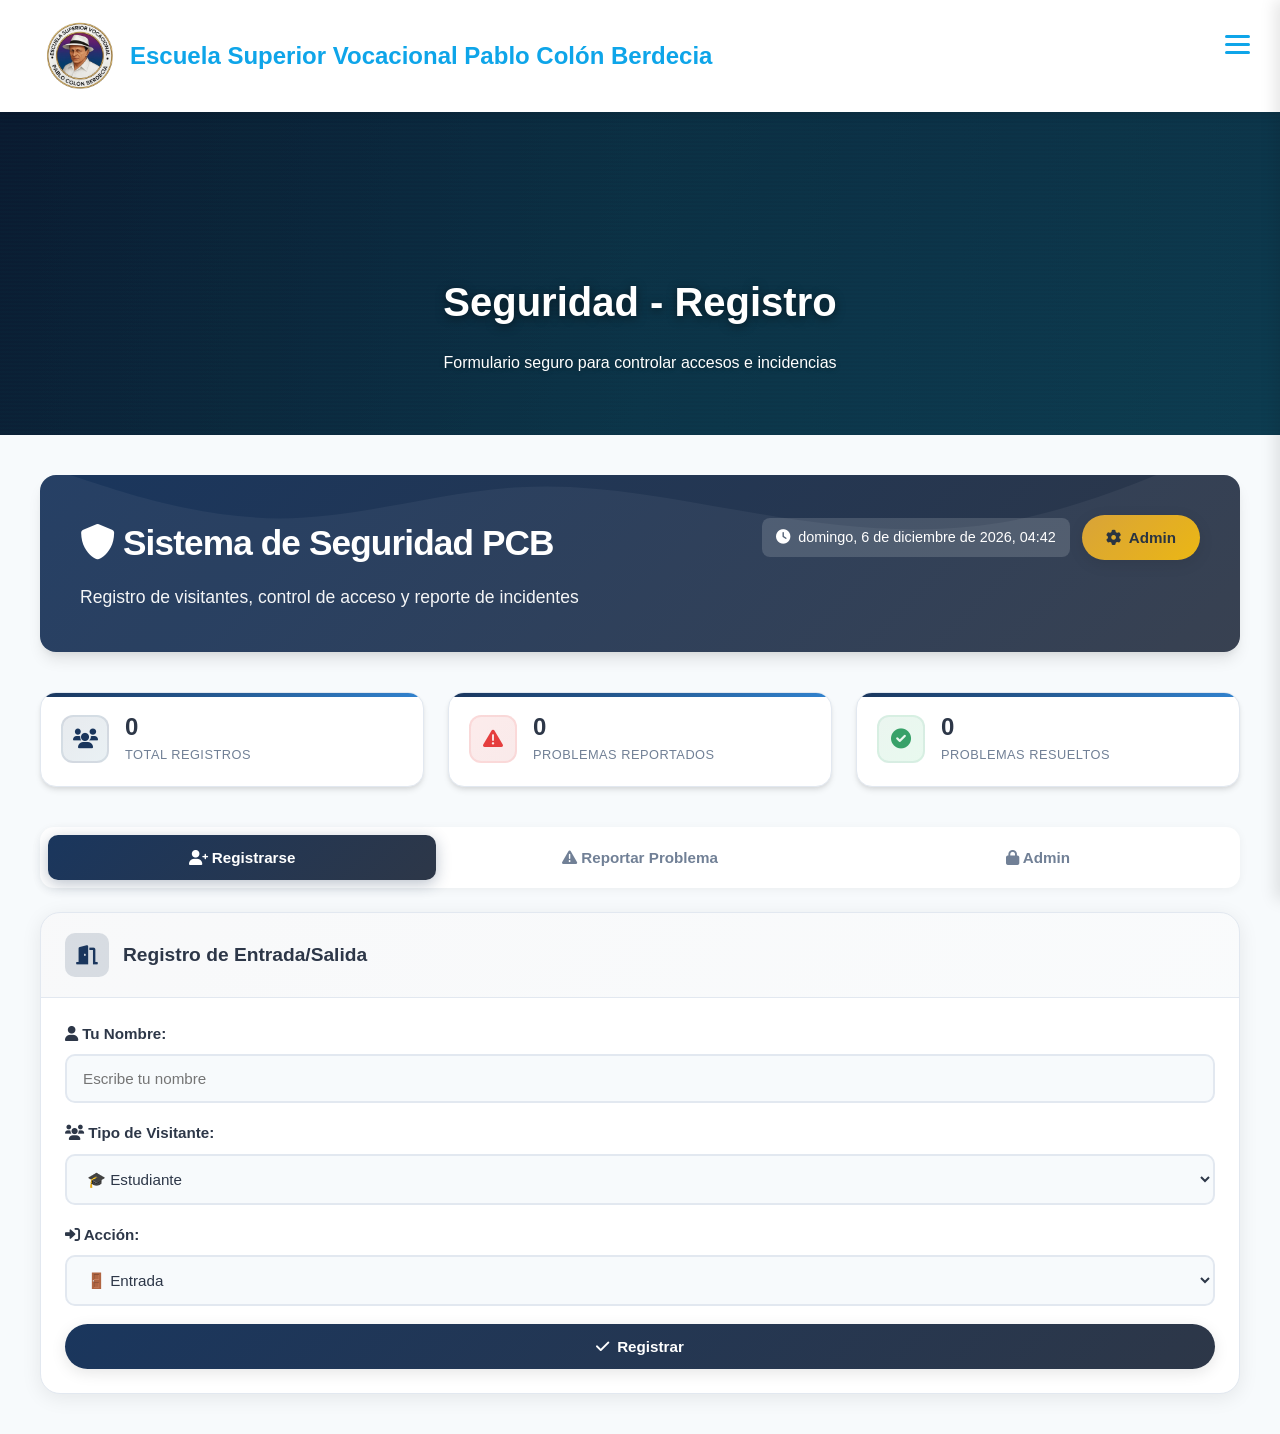
==== commit c34c36e3: "Add files via upload" ====
--- a/security/security.html
+++ b/security/security.html
@@ -109,10 +109,10 @@
     .security-stat-card {
       background: var(--security-card);
       border-radius: var(--security-radius-lg);
-      padding: 28px;
+      padding: 20px;
       display: flex;
       align-items: center;
-      gap: 20px;
+      gap: 16px;
       box-shadow: var(--security-shadow);
       border: 1px solid var(--security-border);
       transition: all 0.3s cubic-bezier(0.4, 0, 0.2, 1);
@@ -137,13 +137,13 @@
     }
 
     .security-stat-icon {
-      width: 64px;
-      height: 64px;
+      width: 48px;
+      height: 48px;
       border-radius: var(--security-radius);
       display: flex;
       align-items: center;
       justify-content: center;
-      font-size: 1.75rem;
+      font-size: 1.25rem;
       flex-shrink: 0;
     }
 
@@ -167,7 +167,7 @@
 
     .security-stat-info h4 {
       margin: 0 0 4px 0;
-      font-size: 2.25rem;
+      font-size: 1.5rem;
       font-weight: 800;
       color: var(--security-text);
       line-height: 1.2;
@@ -175,7 +175,7 @@
 
     .security-stat-info p {
       margin: 0;
-      font-size: 0.95rem;
+      font-size: 0.8rem;
       color: var(--security-text-soft);
       font-weight: 500;
       text-transform: uppercase;
@@ -352,6 +352,10 @@
       width: 100%;
       border-collapse: collapse;
       margin-top: 16px;
+      display: block;
+      overflow-x: auto;
+      overflow-y: auto;
+      max-height: 500px;
     }
 
     .security-table th {
@@ -376,6 +380,15 @@
       border-bottom: 1px solid var(--security-border);
       color: var(--security-text);
       font-size: 0.9rem;
+      max-width: 200px;
+      overflow: auto;
+      white-space: nowrap;
+    }
+
+    .security-table td:last-child {
+      overflow: visible;
+      white-space: normal;
+      max-width: none;
     }
 
     .security-table tr:hover {
@@ -578,7 +591,14 @@
       }
 
       .security-page-header h1 {
-        font-size: 1.4rem;
+        font-size: 1.1rem;
+      }
+
+      .security-table {
+        display: block;
+        overflow-x: auto;
+        overflow-y: auto;
+        max-height: 400px;
       }
     }
 
@@ -618,6 +638,75 @@
     /* Thumbnail in admin problems table */
     .problem-thumb {
       width: 40px;
+      height: 40px;
+      object-fit: cover;
+      border-radius: 6px;
+      cursor: pointer;
+      transition: transform 0.2s, box-shadow 0.2s;
+      border: 2px solid var(--security-border);
+    }
+
+    .problem-thumb:hover {
+      transform: scale(1.1);
+      box-shadow: 0 4px 12px rgba(0, 0, 0, 0.2);
+      border-color: var(--security-primary);
+    }
+
+    /* Photo Modal / Lightbox */
+    .photo-modal {
+      display: none;
+      position: fixed;
+      z-index: 10000;
+      left: 0;
+      top: 0;
+      width: 100%;
+      height: 100%;
+      background-color: rgba(0, 0, 0, 0.9);
+      backdrop-filter: blur(5px);
+    }
+
+    .photo-modal-content {
+      margin: auto;
+      display: block;
+      max-width: 90%;
+      max-height: 90%;
+      position: absolute;
+      top: 50%;
+      left: 50%;
+      transform: translate(-50%, -50%);
+      border-radius: 8px;
+      box-shadow: 0 0 30px rgba(0, 0, 0, 0.5);
+    }
+
+    .photo-modal-close {
+      position: absolute;
+      top: 20px;
+      right: 35px;
+      color: #fff;
+      font-size: 40px;
+      font-weight: bold;
+      cursor: pointer;
+      z-index: 10001;
+      transition: color 0.2s;
+      line-height: 1;
+    }
+
+    .photo-modal-close:hover {
+      color: var(--security-accent);
+    }
+
+    .photo-modal-caption {
+      position: absolute;
+      bottom: 20px;
+      left: 50%;
+      transform: translateX(-50%);
+      color: #fff;
+      font-size: 16px;
+      text-align: center;
+      background: rgba(0, 0, 0, 0.7);
+      padding: 10px 20px;
+      border-radius: 20px;
+    }
       height: 40px;
       object-fit: cover;
       border-radius: 4px;
@@ -1468,11 +1557,11 @@
             </div>
             <div class="form-group">
               <label><i class="fas fa-map-marker-alt"></i> Lugar (donde ocurrió):</label>
-              <input type="text" id="problemLocation" placeholder="Ej: Entrada principal, Patio, etc." required>
+              <input type="text" id="problemLocation" maxlength="40" placeholder="Ej: Entrada principal, Patio, etc." required>
             </div>
             <div class="form-group">
               <label><i class="fas fa-align-left"></i> Descripción del Problema:</label>
-              <textarea id="problemDesc" rows="4" placeholder="Describe lo que pasó..." required></textarea>
+              <textarea id="problemDesc" rows="4" maxlength="500" placeholder="Describe lo que pasó..." required></textarea>
             </div>
             <div class="form-group">
               <label><i class="fas fa-camera"></i> Foto (opcional):</label>
@@ -1481,7 +1570,7 @@
             </div>
             <div class="form-group">
               <label><i class="fas fa-user"></i> Tu Nombre:</label>
-              <input type="text" id="problemReporter" placeholder="Tu nombre" required>
+              <input type="text" id="problemReporter" maxlength="50" placeholder="Tu nombre" required>
             </div>
             <button type="submit" class="security-btn security-btn-danger security-btn-block">
               <i class="fas fa-paper-plane"></i> Enviar Reporte
@@ -1819,8 +1908,95 @@
 function openPhoto(index) {
   var problems = loadProblems();
   var p = problems[index];
-  if (p && p.photo) window.open(p.photo, '_blank');
-}
+  if (p && p.photo) {
+    var modal = document.getElementById('photoModal');
+    var modalImg = document.getElementById('photoModalImg');
+    var caption = document.getElementById('photoModalCaption');
+    if (modal && modalImg && caption) {
+      modalImg.src = p.photo;
+      modalImg.style.display = 'block';
+      caption.innerHTML = '<strong>' + p.type + '</strong> - ' + p.location + '<br><small>' + p.date + '</small><br><br>' + 
+        '<strong>Descripción:</strong> ' + p.description + '<br><br>' + 
+        '<strong>Reportado por:</strong> ' + (p.reporter || t('Anónimo'));
+      modal.style.display = 'block';
+      document.body.style.overflow = 'hidden';
+    }
+  }
+}
+
+function viewProblem(index) {
+  var problems = loadProblems();
+  var p = problems[index];
+  if (p) {
+    var modal = document.getElementById('photoModal');
+    var modalImg = document.getElementById('photoModalImg');
+    var caption = document.getElementById('photoModalCaption');
+    if (modal && modalImg && caption) {
+      var details = '<strong>' + p.type + '</strong><br>' + 
+        '<strong>📍 Lugar:</strong> ' + p.location + '<br>' + 
+        '<strong>📅 Fecha:</strong> ' + p.date + '<br><br>' + 
+        '<strong>📝 Descripción:</strong><br>' + p.description + '<br><br>' + 
+        '<strong>👤 Reportado por:</strong> ' + (p.reporter || t('Anónimo'));
+      
+      if (p.photo) {
+        modalImg.src = p.photo;
+        modalImg.style.display = 'block';
+        details += '<br><br><strong>📷 Foto:</strong><br><img src="' + p.photo + '" style="max-width: 100%; max-height: 300px; margin-top: 10px; border-radius: 8px;">';
+      } else {
+        modalImg.style.display = 'none';
+      }
+      
+      caption.innerHTML = details;
+      modal.style.display = 'block';
+      document.body.style.overflow = 'hidden';
+    }
+  }
+}
+
+function viewEntry(index) {
+  var entries = loadEntries();
+  var e = entries[index];
+  if (e) {
+    var modal = document.getElementById('photoModal');
+    var modalImg = document.getElementById('photoModalImg');
+    var caption = document.getElementById('photoModalCaption');
+    if (modal && modalImg && caption) {
+      var details = '<strong>👤 Nombre:</strong> ' + e.name + '<br>' + 
+        '<strong>🏷️ Tipo:</strong> ' + e.type + '<br>' + 
+        '<strong>🔄 Acción:</strong> ' + e.action + '<br>' + 
+        '<strong>🕐 Hora:</strong> ' + e.time;
+      
+      modalImg.style.display = 'none';
+      caption.innerHTML = details;
+      modal.style.display = 'block';
+      document.body.style.overflow = 'hidden';
+    }
+  }
+}
+
+function closePhotoModal(event) {
+  if (event && event.target !== event.currentTarget) return;
+  var modal = document.getElementById('photoModal');
+  if (modal) {
+    modal.style.display = 'none';
+    document.body.style.overflow = 'auto';
+  }
+}
+
+function closePhotoModalBtn() {
+  var modal = document.getElementById('photoModal');
+  if (modal) {
+    modal.style.display = 'none';
+    document.body.style.overflow = 'auto';
+  }
+}
+
+// Close modal on Escape key
+document.addEventListener('keydown', function(e) {
+  if (e.key === 'Escape') {
+    closePhotoModalBtn();
+  }
+});
 
 function showTab(tabName) {
   ['register','problem','admin'].forEach(function(n){
@@ -1885,5 +2061,11 @@
       updateStats();
     });
   </script>
+  <!-- Photo Modal -->
+  <div id="photoModal" class="photo-modal" onclick="closePhotoModal(event)">
+    <span class="photo-modal-close" onclick="closePhotoModalBtn()">&times;</span>
+    <img class="photo-modal-content" id="photoModalImg">
+    <div class="photo-modal-caption" id="photoModalCaption"></div>
+  </div>
 </body>
 </html>
--- a/security/jss/styles.css
+++ b/security/jss/styles.css
@@ -1969,6 +1969,28 @@
         display: flex;
     }
 
+    .logo {
+        font-size: 1rem;
+    }
+
+    .logo-image {
+        height: 50px;
+    }
+
+    .logo-title {
+        white-space: normal;
+    }
+
+    .logo-subtitle {
+        display: block;
+    }
+
+    .logo-text {
+        display: flex;
+        flex-direction: column;
+        line-height: 1.2;
+    }
+
     .hero h1 {
         font-size: 2rem;
     }
